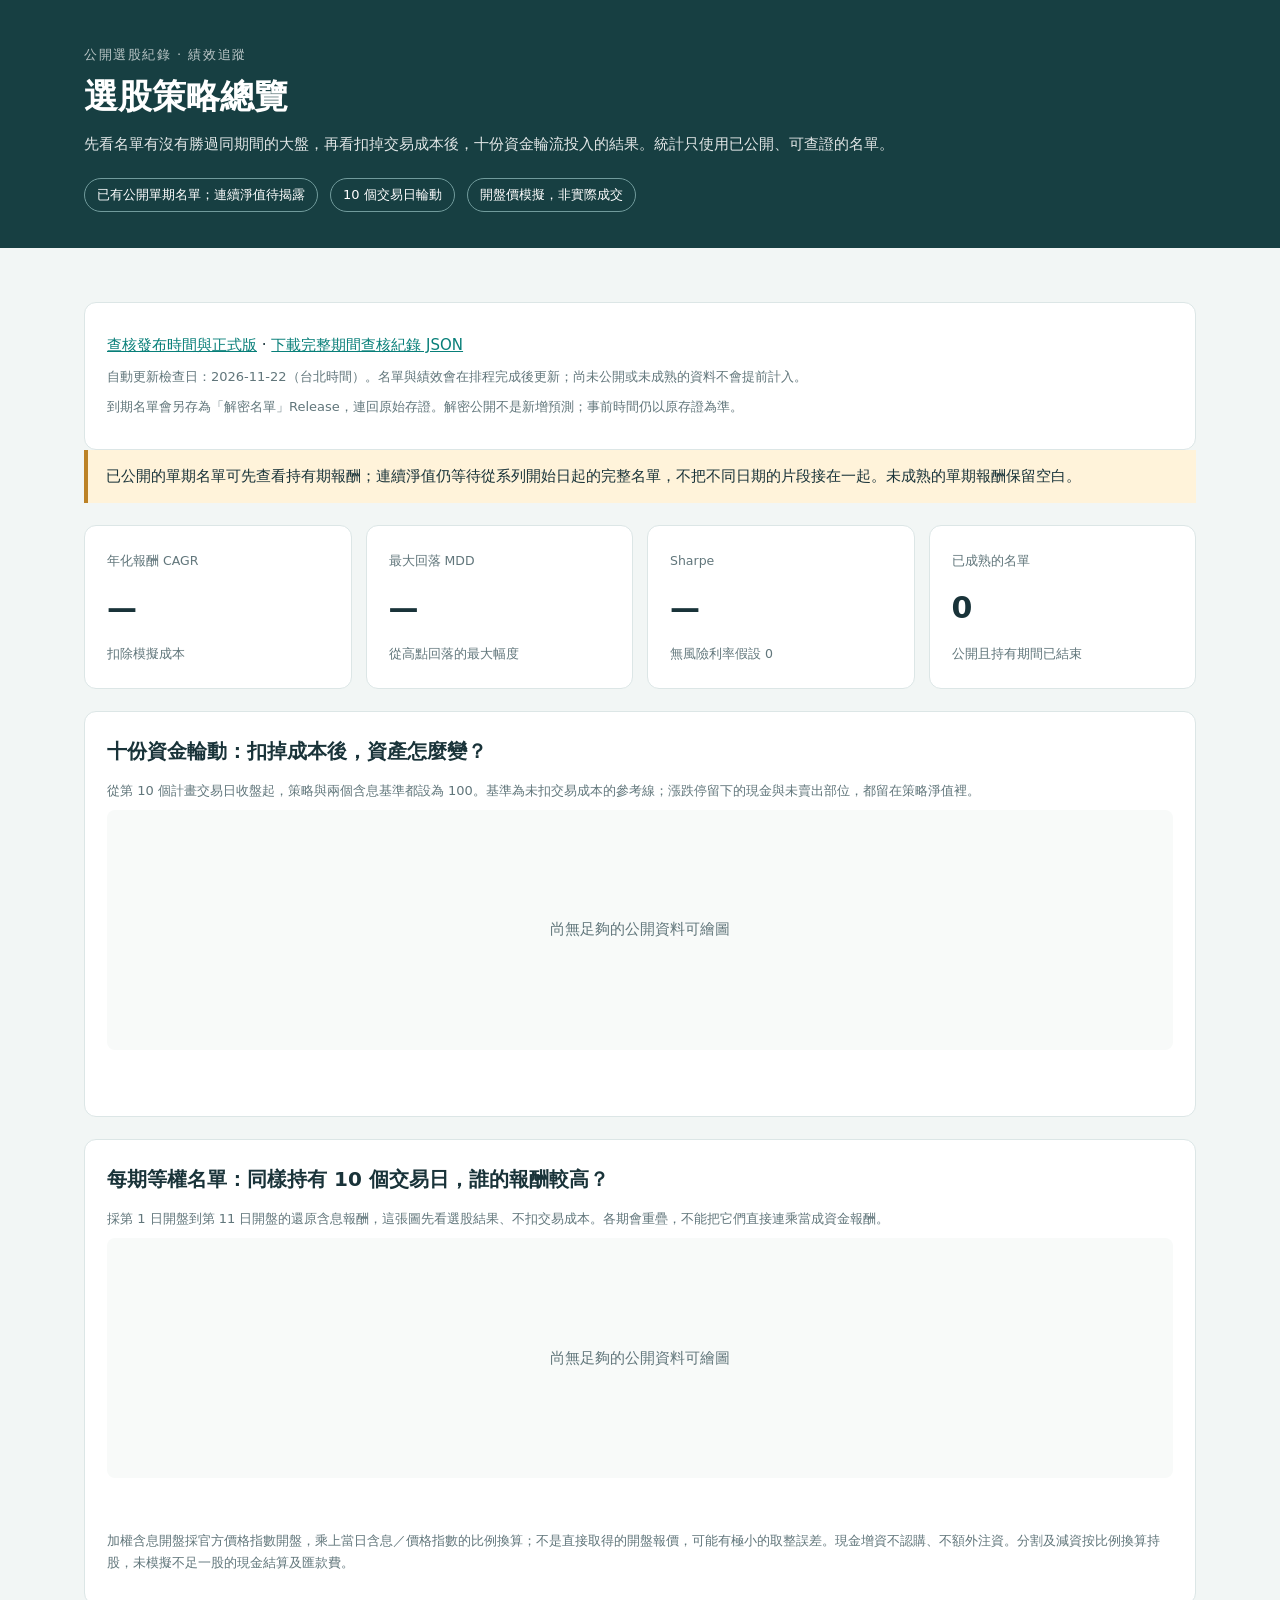
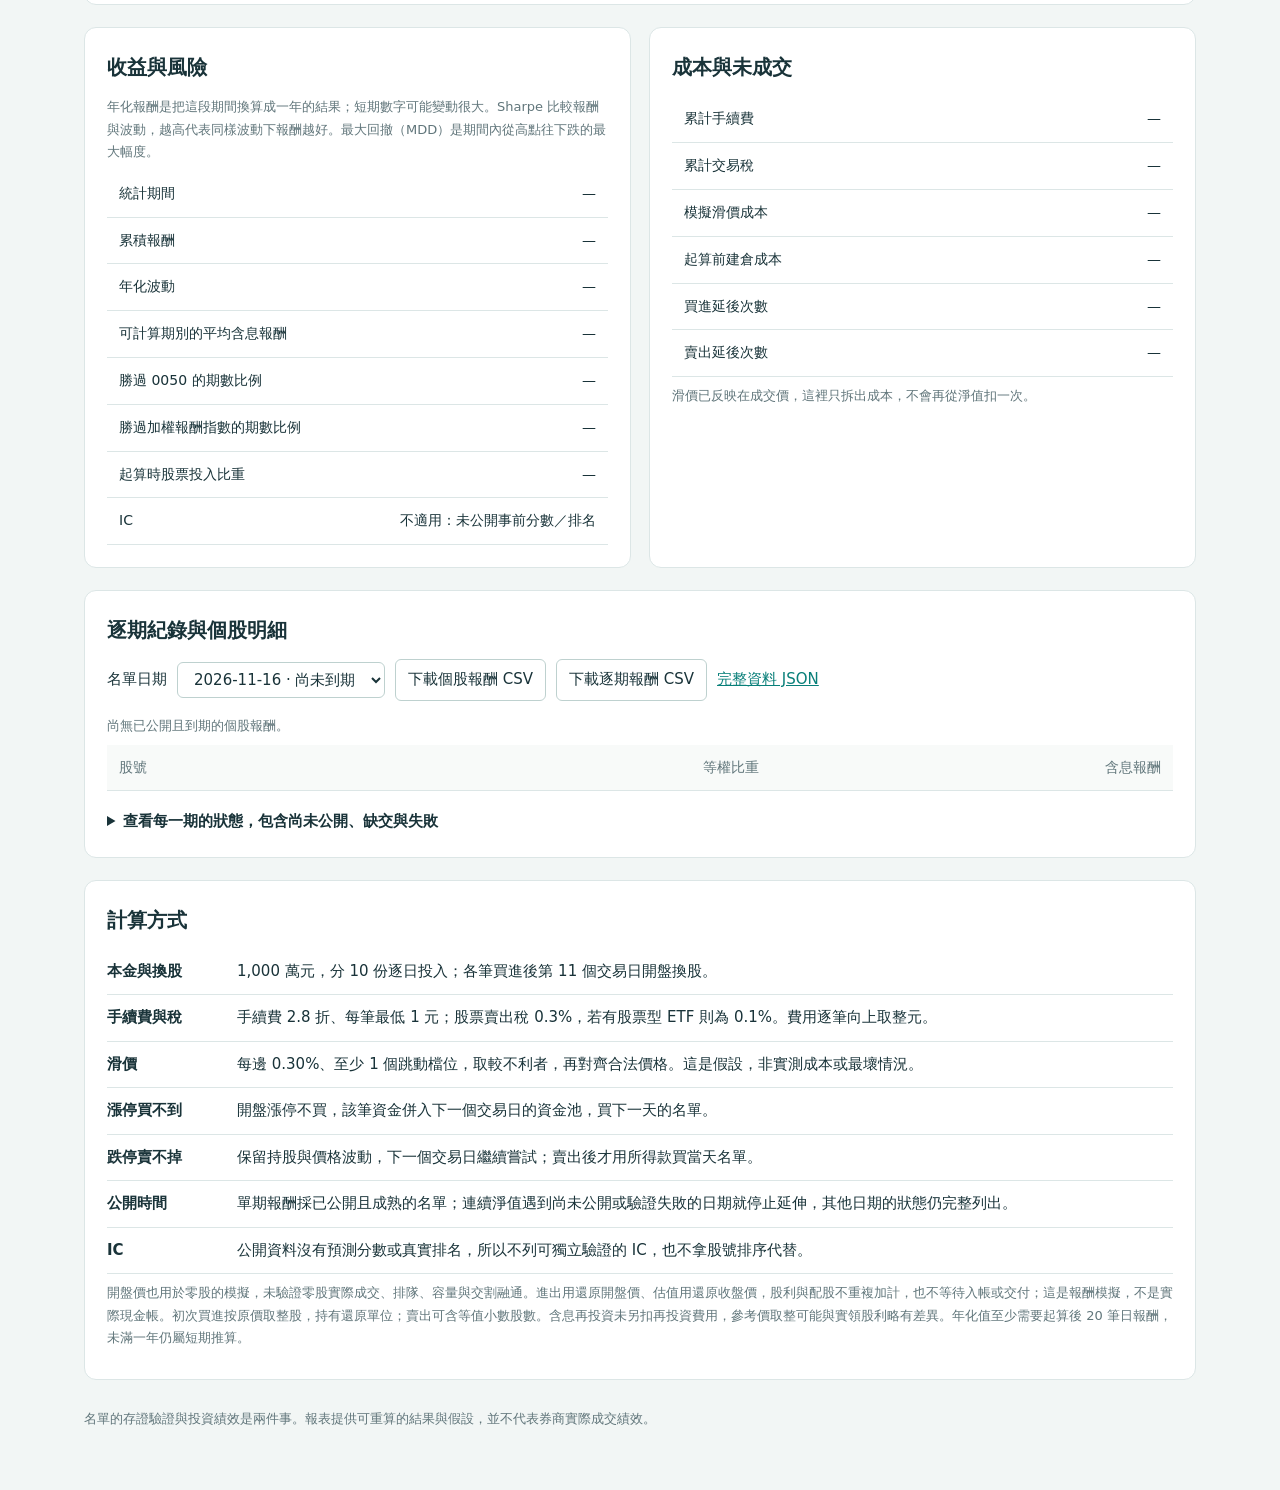
==== docs/performance.html @ 385bb2a8 "Update disclosed predictions and strategy performance" ====
<!doctype html>
<html lang="zh-Hant"><head><meta charset="utf-8"><meta name="viewport" content="width=device-width,initial-scale=1">
<title>選股策略總覽</title><style>
:root{color-scheme:light;--ink:#193339;--muted:#61767b;--green:#087f79;--orange:#cd6c31;--blue:#5472bc;--line:#dce6e6}*{box-sizing:border-box}body{margin:0;background:#f2f6f5;color:var(--ink);font:15px/1.7 system-ui,"Microsoft JhengHei",sans-serif}.wrap{max-width:1160px;margin:auto;padding:32px 24px}header{background:#173f42;color:#fff}header .wrap{padding-top:44px;padding-bottom:36px}.eyebrow{font-size:13px;letter-spacing:.12em;opacity:.7}h1{font-size:34px;line-height:1.3;margin:8px 0 14px}h2{font-size:20px;margin:0 0 12px}h3{font-size:16px;margin:0 0 8px}p{margin:8px 0}.sub{max-width:860px;opacity:.87}.meta{display:flex;flex-wrap:wrap;gap:12px;margin-top:20px}.tag{padding:5px 12px;border:1px solid #719b9c;border-radius:20px;font-size:13px}.notice{background:#fff3da;border-left:4px solid #bc8226;padding:14px 18px;margin:0 0 22px}.cards{display:grid;grid-template-columns:repeat(4,1fr);gap:14px}.card,.panel{background:white;border:1px solid var(--line);border-radius:12px;padding:22px}.card small{color:var(--muted)}.value{font-size:30px;font-weight:650;margin:8px 0}.panel{margin-top:22px}.muted{color:var(--muted);font-size:13px}.two{display:grid;grid-template-columns:1fr 1fr;gap:18px}.chart{min-height:260px;position:relative}.chart svg{display:block;width:100%;height:auto}.empty{min-height:240px;display:flex;align-items:center;justify-content:center;color:var(--muted);background:#f8faf9;border-radius:8px;text-align:center;padding:28px}.legend{display:flex;gap:18px;flex-wrap:wrap;font-size:13px;margin-bottom:10px}.legend i{display:inline-block;width:10px;height:10px;border-radius:50%;margin-right:6px}.table-scroll{overflow:auto}table{border-collapse:collapse;width:100%;font-size:14px}th,td{padding:11px 12px;text-align:right;border-bottom:1px solid var(--line);white-space:nowrap}th{color:var(--muted);font-weight:500;background:#f8faf9}th:first-child,td:first-child{text-align:left}a{color:var(--green)}button,select{font:inherit;border:1px solid #bed1cf;background:white;border-radius:6px;padding:7px 12px;color:var(--ink);cursor:pointer}.tools{display:flex;gap:10px;flex-wrap:wrap;align-items:center;margin-bottom:14px}details{margin-top:18px}summary{cursor:pointer;font-weight:600}.rule{padding:10px 0;border-bottom:1px solid var(--line)}.rule b{display:inline-block;min-width:130px}footer{color:var(--muted);font-size:13px;margin:28px 0}.tip{font-size:13px;color:var(--muted);min-height:24px}@media(max-width:720px){.cards{grid-template-columns:1fr 1fr}.two{grid-template-columns:1fr}.wrap{padding:22px 14px}.panel,.card{padding:16px}h1{font-size:28px}.value{font-size:25px}}
</style></head><body>
<header><div class="wrap"><div class="eyebrow">公開選股紀錄 · 績效追蹤</div><h1>選股策略總覽</h1><p class="sub">先看名單有沒有勝過同期間的大盤，再看扣掉交易成本後，十份資金輪流投入的結果。統計只使用已公開、可查證的名單。</p><div class="meta"><span class="tag" id="through">績效資料尚未開始</span><span class="tag">10 個交易日輪動</span><span class="tag">開盤價模擬，非實際成交</span></div></div></header>
<main class="wrap"><section class="panel"><p><a href="./">查核發布時間與正式版</a> · <a href="verification-summary.json">下載完整期間查核紀錄 JSON</a></p><p id="refresh-state" class="muted">正在讀取更新狀態；績效資料日期以下方統計期間為準。</p><p class="muted">到期名單會另存為「解密名單」Release，連回原始存證。解密公開不是新增預測；事前時間仍以原存證為準。</p></section><div class="notice" id="notice"></div>
<section class="cards" aria-label="主要績效"><div class="card"><small>年化報酬 CAGR</small><div class="value" id="cagr">—</div><small>扣除模擬成本</small></div><div class="card"><small>最大回落 MDD</small><div class="value" id="mdd">—</div><small>從高點回落的最大幅度</small></div><div class="card"><small>Sharpe</small><div class="value" id="sharpe">—</div><small>無風險利率假設 0</small></div><div class="card"><small>已成熟的名單</small><div class="value" id="cohorts">0</div><small>公開且持有期間已結束</small></div></section>
<section class="panel"><h2>十份資金輪動：扣掉成本後，資產怎麼變？</h2><p class="muted">從第 10 個計畫交易日收盤起，策略與兩個含息基準都設為 100。基準為未扣交易成本的參考線；漲跌停留下的現金與未賣出部位，都留在策略淨值裡。</p><div id="nav" class="chart"></div><div id="nav-tip" class="tip"></div></section>
<section class="panel"><h2>每期等權名單：同樣持有 10 個交易日，誰的報酬較高？</h2><p class="muted">採第 1 日開盤到第 11 日開盤的還原含息報酬，這張圖先看選股結果、不扣交易成本。各期會重疊，不能把它們直接連乘當成資金報酬。</p><div id="cohort-chart" class="chart"></div><div id="cohort-tip" class="tip"></div><p class="muted">加權含息開盤採官方價格指數開盤，乘上當日含息／價格指數的比例換算；不是直接取得的開盤報價，可能有極小的取整誤差。現金增資不認購、不額外注資。分割及減資按比例換算持股，未模擬不足一股的現金結算及匯款費。</p><p id="benchmark-note" class="muted"></p></section>
<div class="two"><section class="panel"><h2>收益與風險</h2><p class="muted">年化報酬是把這段期間換算成一年的結果；短期數字可能變動很大。Sharpe 比較報酬與波動，越高代表同樣波動下報酬越好。最大回撤（MDD）是期間內從高點往下跌的最大幅度。</p><table><tbody id="metrics"></tbody></table></section><section class="panel"><h2>成本與未成交</h2><table><tbody id="costs"></tbody></table><p class="muted">滑價已反映在成交價，這裡只拆出成本，不會再從淨值扣一次。</p></section></div>
<section class="panel"><h2>逐期紀錄與個股明細</h2><div class="tools"><label for="cohort-select">名單日期</label><select id="cohort-select"></select><button id="download-stock">下載個股報酬 CSV</button><button id="download-cohort">下載逐期報酬 CSV</button><a href="performance-summary.json">完整資料 JSON</a></div><p id="stock-note" class="muted"></p><div class="table-scroll"><table><thead><tr><th>股號</th><th>等權比重</th><th>含息報酬</th></tr></thead><tbody id="stocks"></tbody></table></div>
<details><summary>查看每一期的狀態，包含尚未公開、缺交與失敗</summary><div class="table-scroll"><table><thead><tr><th>交易日</th><th>紀錄狀態</th><th>納入輪動計算</th></tr></thead><tbody id="inventory"></tbody></table></div></details></section>
<section class="panel"><h2>計算方式</h2><div class="rule"><b>本金與換股</b>1,000 萬元，分 10 份逐日投入；各筆買進後第 11 個交易日開盤換股。</div><div class="rule"><b>手續費與稅</b>手續費 2.8 折、每筆最低 1 元；股票賣出稅 0.3%，若有股票型 ETF 則為 0.1%。費用逐筆向上取整元。</div><div class="rule"><b>滑價</b>每邊 0.30%、至少 1 個跳動檔位，取較不利者，再對齊合法價格。這是假設，非實測成本或最壞情況。</div><div class="rule"><b>漲停買不到</b>開盤漲停不買，該筆資金併入下一個交易日的資金池，買下一天的名單。</div><div class="rule"><b>跌停賣不掉</b>保留持股與價格波動，下一個交易日繼續嘗試；賣出後才用所得款買當天名單。</div><div class="rule"><b>公開時間</b>單期報酬採已公開且成熟的名單；連續淨值遇到尚未公開或驗證失敗的日期就停止延伸，其他日期的狀態仍完整列出。</div><div class="rule"><b>IC</b>公開資料沒有預測分數或真實排名，所以不列可獨立驗證的 IC，也不拿股號排序代替。</div><p class="muted">開盤價也用於零股的模擬，未驗證零股實際成交、排隊、容量與交割融通。進出用還原開盤價、估值用還原收盤價，股利與配股不重複加計，也不等待入帳或交付；這是報酬模擬，不是實際現金帳。初次買進按原價取整股，持有還原單位；賣出可含等值小數股數。含息再投資未另扣再投資費用，參考價取整可能與實領股利略有差異。年化值至少需要起算後 20 筆日報酬，未滿一年仍屬短期推算。</p></section>
<footer>名單的存證驗證與投資績效是兩件事。報表提供可重算的結果與假設，並不代表券商實際成交績效。</footer></main>
<script id="performance-data" type="application/json">{"schema":"stock-attest/performance-report/v1","status":"awaiting_disclosure","asof":"2026-11-22","nav_through":null,"disclosed_membership_through":null,"series_start":"2026-11-11","protocol_sha256":"44f2ec481afcb0927d478c16c4db21d901e425799bb2d4345dea2bb952ba52f7","performance_policy_sha256":"9a8514658bd251c33e601a07b498cb5b5d4668c19dd7156d54f497a2928dde19","policy":{"accounting_basis":"adjusted_prices_v1","adjustment_limitations":"economic-return approximation; ignores cash/share delivery delays and dividend reinvestment costs; not an executable cash/share ledger; reference rounding may differ from exact distributions","adjustment_method":"vendor adjusted prices, with identified subscription-only adjustment removed; same-day close factor may reconstruct missing adjusted open","annual_sessions":252,"annualized_min_returns":20,"benchmark_nav":"gross total return close-to-close, same measurement dates; no trading costs","benchmark_open":"TAIEX TR open derived from official price-index open times same-day TR-close/price-close ratio; rounded-input approximation, post-close evaluation only","benchmarks":["0050_TR","TAIEX_TR"],"capital_twd":10000000,"cash_reuse":"same_open_sale_proceeds_reusable; settlement financing and queue capacity not modelled","cash_yield":0,"cohort_return":"equal weight adjusted open entry to adjusted open tenth session after entry","commission_rate":0.00039900000000000005,"corporate_actions":"adjusted open execution and adjusted close valuation; no separate dividend cash, bonus shares or payment/delivery waiting","cost_interpretation":"Assumptions, not calibrated execution costs or worst-case bounds","etf_sell_tax":0.001,"execution":"regular_market_open_proxy_for_both_round_and_odd_lots","failed_buy":"cash to next session pool and next session list; no stale buy order","failed_sell":"retain exposure and retry next session; proceeds buy that session list","fee_rounding":"ceil_each_aggregated_order_to_twd","holding_sessions":10,"ic":"not_available_without_precommitted_scores_or_ranks","limits":"buy blocked at upper limit; sell blocked at lower limit; no future intraday high/low used","minimum_commission_twd":1,"public_gate":"verified disclosed membership only; NAV stops at first undisclosed or invalid session","quantity":"initial buy rounded down to raw whole shares; hold adjusted economic units; sell raw-equivalent fractional quantity","rights_subscription":"do_not_subscribe","risk_free_annual":0,"rounding":"buy price up and sell price down to valid tick; whole-share quantity down","scenarios":[{"id":"conservative_30","label":"偏保守模擬：0.30%／至少 1 檔","minimum_ticks":1,"slippage_bps":30}],"schema":"stock-attest/performance-policy/v2","sleeves":10,"statistics_start":"close of tenth planned session; never wait for favourable actual full investment","stock_sell_tax":0.003},"market_snapshot_sha256":"116591c1d17252de98ff2026084576864bc46128f9ff0486b995f268fc6adf17","inventory":[{"date":"2026-11-11","status":"sealed_not_due","included_in_nav":false},{"date":"2026-11-12","status":"sealed_not_due","included_in_nav":false},{"date":"2026-11-13","status":"sealed_not_due","included_in_nav":false},{"date":"2026-11-16","status":"revealed_verified","included_in_nav":false},{"date":"2026-11-17","status":"sealed_not_due","included_in_nav":false},{"date":"2026-11-18","status":"sealed_not_due","included_in_nav":false},{"date":"2026-11-19","status":"sealed_not_due","included_in_nav":false},{"date":"2026-11-20","status":"sealed_not_due","included_in_nav":false}],"cohorts":[{"entry_date":"2026-11-16","exit_date":null,"status":"not_mature","mean_return":null,"0050_TR":null,"TAIEX_TR":null,"positive_stock_fraction":null}],"stock_returns":[],"scenarios":[],"aggregate":{"mature_cohorts":0,"mean_return":null,"ic":null,"ic_reason":"公開名單沒有事前分數或排名，無法計算可獨立驗證的 IC。","0050_TR":{"paired_cohorts":0,"mean_excess_return":null,"outperformance_fraction":null},"TAIEX_TR":{"paired_cohorts":0,"mean_excess_return":null,"outperformance_fraction":null}},"execution_is_observed":false,"whole_series_has_failures":false,"limitations":["開盤價模擬；未驗證零股成交、排隊、成交量容量及交割融通。","滑價是事前固定的敏感度假設，並非實測成本或最壞情況。","第 10 個計畫交易日收盤起算主統計；未成交現金照列，不等事後實際滿倉才挑起點。","未滿一年之年化值僅為短期推算；Sharpe 使用日淨值報酬、無風險利率假設 0。","缺少加權報酬指數的開盤值時，開盤到開盤比較留空，不用收盤冒充。","加權含息開盤以官方價格指數開盤及當日指數基值比例換算，非直接取得的開盤報價，含原始小數位的取整誤差。","以還原開盤價計算進出、還原收盤價估值，股利與配股不重複加計；不等待股利入帳或配股交付。這是報酬模擬，不是可照單成交的現金帳。","初次買進按原始價格取整股；之後持有還原單位，賣出採等值股數（可含小數）。還原價含息再投資未另扣再投資費用，資料商的參考價取整也可能與實領股利有些差異。","公司行動、價格與基準的來源及完整性仍須第三方另行核對。"],"performance_policy_evidence":{"status":"pass","repo":"valueshellseeker-Frank/tw-stock-prediction","tag":"series-policy-v2","release_id":439411625,"published_at_utc":"2026-11-09T17:05:06Z","required_before_utc":"2026-11-10T08:00:00Z","asset_id":728264400,"asset_sha256":"9a8514658bd251c33e601a07b498cb5b5d4668c19dd7156d54f497a2928dde19","evidence_basis":"public GitHub HTTPS API: immutable, published_at and asset digest","attestation_signature_verified_locally":false,"historical_anonymous_download_verified":false}}</script><script>
'use strict';
const D=JSON.parse(document.getElementById('performance-data').textContent), $=id=>document.getElementById(id), pct=x=>x==null?'—':(x*100).toFixed(2)+'%', num=x=>x==null?'—':x.toLocaleString('zh-TW',{maximumFractionDigits:2});
const S=D.scenarios[0], M=S?.metrics||{}, rows=S?.daily||[], palette=['#087f79','#cd6c31','#5472bc'];
$('through').textContent=D.nav_through?'公開名單截至 '+D.nav_through:'尚無已公開的正式績效';
$('notice').textContent=D.fixture_only?'這是合成資料的本機演練，用來檢查圖表與計算，不是真實預測、正式存證或投資績效。':!S?'目前尚無已公開且完成持有期間的正式紀錄，因此暫不顯示報酬、Sharpe 或最大回撤。上線測試不列入績效；單獨公開的日期也不拼接成連續淨值。':D.whole_series_has_failures||!S.complete?'部分日期未通過查核或行情不完整；下方只顯示可計算的連續區段，不能視為完整期間績效。':M.status==='warming_up'?'目前仍在前 10 個交易日的逐步投入期間。':M.less_than_one_year?'目前未滿一年；年化報酬與 Sharpe 只供觀察，不能當成穩定的長期表現。':'本頁只統計已公開且可核對的名單，未公開名單不提前顯示持倉與績效。';
$('cagr').textContent=pct(M.cagr);$('mdd').textContent=pct(M.mdd);$('sharpe').textContent=num(M.sharpe);$('cohorts').textContent=D.aggregate.mature_cohorts;
function table(id,items){for(const cells of items){const tr=document.createElement('tr');for(const value of cells){const td=document.createElement('td');td.textContent=value;tr.append(td)}$(id).append(tr)}}
table('metrics',[['統計期間',M.start?M.start+' ～ '+M.end:'—'],['累積報酬',pct(M.total_return)],['年化波動',pct(M.annual_volatility)],['可計算期別的平均含息報酬',pct(D.aggregate.mean_return)],['勝過 0050 的期數比例',pct(D.aggregate['0050_TR']?.outperformance_fraction)],['勝過加權報酬指數的期數比例',pct(D.aggregate.TAIEX_TR?.outperformance_fraction)],['起算時股票投入比重',pct(M.measurement_start_invested_ratio)],['IC','不適用：未公開事前分數／排名']]);
const sum=key=>rows.reduce((a,r)=>a+r[key],0);table('costs',[['累計手續費',S?num(sum('fees'))+' 元':'—'],['累計交易稅',S?num(sum('tax'))+' 元':'—'],['模擬滑價成本',S?num(sum('slippage_cost'))+' 元':'—'],['起算前建倉成本',M.startup_costs!=null?num(M.startup_costs)+' 元':'—'],['買進延後次數',S?S.blocks.filter(r=>r.side==='buy').length:'—'],['賣出延後次數',S?S.blocks.filter(r=>r.side==='sell').length:'—']]);
function chart(id,tipId,dates,series,percent=false){const box=$(id);if(dates.length<2||!series.some(s=>s.values.some(Number.isFinite))){box.innerHTML='<div class="empty">尚無足夠的公開資料可繪圖</div>';return}const legend=document.createElement('div');legend.className='legend';series.forEach((s,i)=>{const span=document.createElement('span'),dot=document.createElement('i');dot.style.background=palette[i];span.append(dot,document.createTextNode(s.name));legend.append(span)});box.append(legend);const ns='http://www.w3.org/2000/svg',svg=document.createElementNS(ns,'svg');svg.setAttribute('viewBox','0 0 1020 300');svg.setAttribute('role','img');svg.setAttribute('aria-label',series.map(s=>s.name).join('、'));const vals=series.flatMap(s=>s.values.filter(Number.isFinite));let lo=Math.min(...vals),hi=Math.max(...vals),pad=(hi-lo)*.12||.01;lo-=pad;hi+=pad;const x=i=>75+i/(dates.length-1)*915,y=v=>245-(v-lo)/(hi-lo)*220;function el(name,attrs,text){const n=document.createElementNS(ns,name);Object.entries(attrs).forEach(([k,v])=>n.setAttribute(k,v));if(text!=null)n.textContent=text;svg.append(n);return n}for(let i=0;i<=4;i++){const v=lo+(hi-lo)*i/4;el('line',{x1:75,x2:990,y1:y(v),y2:y(v),stroke:'#e4ebea'});el('text',{x:65,y:y(v)+4,'text-anchor':'end',fill:'#61767b','font-size':12},percent?pct(v):v.toFixed(1))}series.forEach((s,j)=>{let path='',gap=true;s.values.forEach((v,i)=>{if(!Number.isFinite(v)){gap=true;return}path+=(gap?'M':'L')+x(i)+','+y(v);gap=false});el('path',{d:path,fill:'none',stroke:palette[j],'stroke-width':2.2})});for(const i of new Set([0,Math.floor((dates.length-1)/2),dates.length-1]))el('text',{x:x(i),y:278,'text-anchor':i===0?'start':i===dates.length-1?'end':'middle',fill:'#61767b','font-size':12},dates[i]);svg.addEventListener('pointermove',e=>{const bounds=svg.getBoundingClientRect(),px=(e.clientX-bounds.left)/bounds.width*1020,i=Math.max(0,Math.min(dates.length-1,Math.round((px-75)/915*(dates.length-1))));$(tipId).textContent=dates[i]+'　'+series.map(s=>s.name+' '+(percent?pct(s.values[i]):num(s.values[i]))).join('　')});box.append(svg)}
const windowRows=rows.slice(9),names=['策略淨值','0050 含息','加權報酬指數'];
chart('nav','nav-tip',windowRows.map(r=>r.date),[...['nav','0050_TR','TAIEX_TR'].map((key,i)=>{const base=windowRows[0],b=key==='nav'?base?.nav:base?.benchmarks[key];return{name:names[i],values:windowRows.map(r=>{const v=key==='nav'?r.nav:r.benchmarks[key];return b&&v!=null?v/b*100:null})}})]);
const mature=D.cohorts.filter(r=>r.exit_date);chart('cohort-chart','cohort-tip',mature.map(r=>r.entry_date),['mean_return','0050_TR','TAIEX_TR'].map((key,i)=>({name:['等權名單','0050 含息','加權報酬指數'][i],values:mature.map(r=>r[key])})),true);
if(mature.some(r=>r.TAIEX_TR==null))$('benchmark-note').textContent='部分期間缺少加權報酬指數的同時點開盤值，因此留空；不使用收盤值代替開盤值。';
const labels={revealed_verified:'已公開、驗證通過',sealed_not_due:'加密保存、尚未到期',missing:'缺交',late_only:'逾時',invalid_or_unavailable:'內容無法驗證',public_evidence_incomplete:'公開證據不足',registry_unavailable:'登記來源無法查詢',registration_unverified:'登記未通過驗證'};
table('inventory',D.inventory.map(r=>[r.date,labels[r.status]||r.status,r.included_in_nav?'是':'否']));
for(const r of D.cohorts){const o=document.createElement('option');o.value=r.entry_date;o.textContent=r.entry_date+' · '+(r.status==='mature'?'已成熟':r.status==='not_mature'?'尚未到期':'行情不完整');$('cohort-select').append(o)}
function showStocks(){const date=$('cohort-select').value,r=D.cohorts.find(r=>r.entry_date===date);$('stocks').replaceChildren();table('stocks',D.stock_returns.filter(s=>s.entry_date===date).map(s=>[s.stock_id,pct(s.equal_weight),pct(s.total_return)]));$('stock-note').textContent=r?.exit_date?'比較期間：'+r.entry_date+' 開盤 ～ '+r.exit_date+' 開盤；個股缺價時不刪除重配權。':'尚無已公開且到期的個股報酬。'}$('cohort-select').addEventListener('change',showStocks);showStocks();
function download(name,fields,records){const esc=v=>'"'+String(v??'').replaceAll('"','""')+'"',csv='\ufeff'+[fields,...records.map(r=>fields.map(k=>r[k]))].map(r=>r.map(esc).join(',')).join('\r\n'),url=URL.createObjectURL(new Blob([csv],{type:'text/csv;charset=utf-8'})),a=document.createElement('a');a.href=url;a.download=name;a.click();setTimeout(()=>URL.revokeObjectURL(url),1000)}
$('download-stock').onclick=()=>download('stock-returns.csv',['entry_date','exit_date','stock_id','equal_weight','total_return'],D.stock_returns);$('download-cohort').onclick=()=>download('cohorts.csv',['entry_date','exit_date','status','mean_return','0050_TR','TAIEX_TR'],D.cohorts);
</script><script>
if(!D.nav_through&&D.cohorts.length){
 document.getElementById('through').textContent='已有公開單期名單；連續淨值待揭露';
 document.getElementById('notice').textContent=D.whole_series_has_failures?'部分期別尚未通過查核；以下只列可核對的單期報酬，不代表完整系列績效。連續淨值不會跨過缺口，缺交與失敗仍列在逐期紀錄。':'已公開的單期名單可先查看持有期報酬；連續淨值仍等待從系列開始日起的完整名單，不把不同日期的片段接在一起。未成熟的單期報酬保留空白。';
}
fetch('./refresh-status.json',{cache:'no-store'}).then(r=>{if(!r.ok)throw Error();return r.json()}).then(s=>{
 const target=document.getElementById('refresh-state');
 const date=s.checked_on_taipei||'尚未執行';
 target.textContent='自動更新檢查日：'+date+'（台北時間）。'+(s.evidence_incomplete?'部分紀錄目前無法驗證。只更新可核對的單期報酬，連續淨值停在缺口前；若整批無法查核，保留前次結果。請一併查看完整期間查核紀錄。':s.status==='pending'?'部分更新尚未完成；已完成的結果保留，下次排程會重試。':s.market_incomplete?'最新行情尚未齊全，圖表停在可計算的日期。':'名單與績效會在排程完成後更新；尚未公開或未成熟的資料不會提前計入。');
}).catch(()=>{document.getElementById('refresh-state').textContent='暫時讀不到更新狀態；請以下方標示的資料期間為準。'});
const reportRepo=D.performance_policy_evidence?.repo;
if(reportRepo&&/^[A-Za-z0-9_.-]+\/[A-Za-z0-9_.-]+$/.test(reportRepo)){
 const [owner,name]=reportRepo.split('/');
 document.querySelectorAll('#inventory tr').forEach(tr=>{const cell=tr.cells[0],date=cell?.textContent;if(!/^\d{4}-\d{2}-\d{2}$/.test(date||''))return;const a=document.createElement('a');a.href=`https://${owner.toLowerCase()}.github.io/${name}/?date=${date}`;a.textContent=date;cell.replaceChildren(a)});
}
</script></body></html>
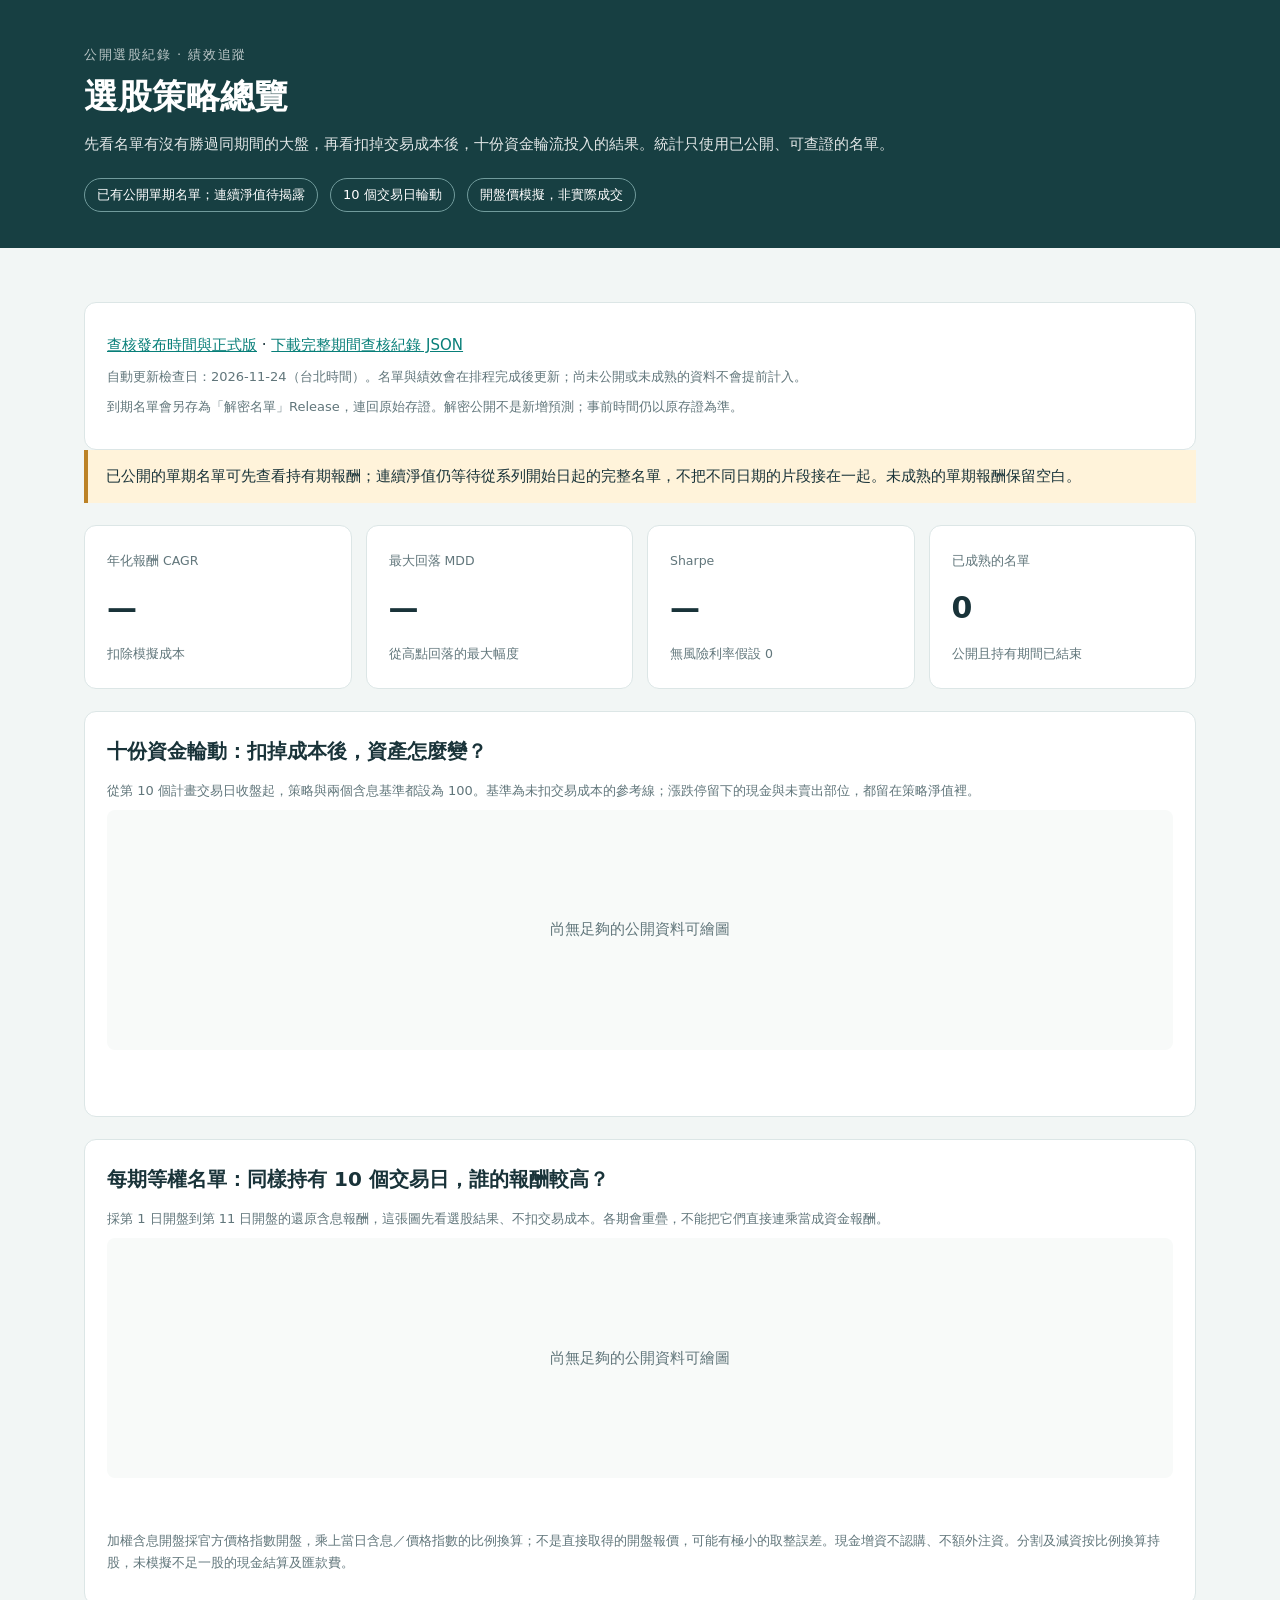
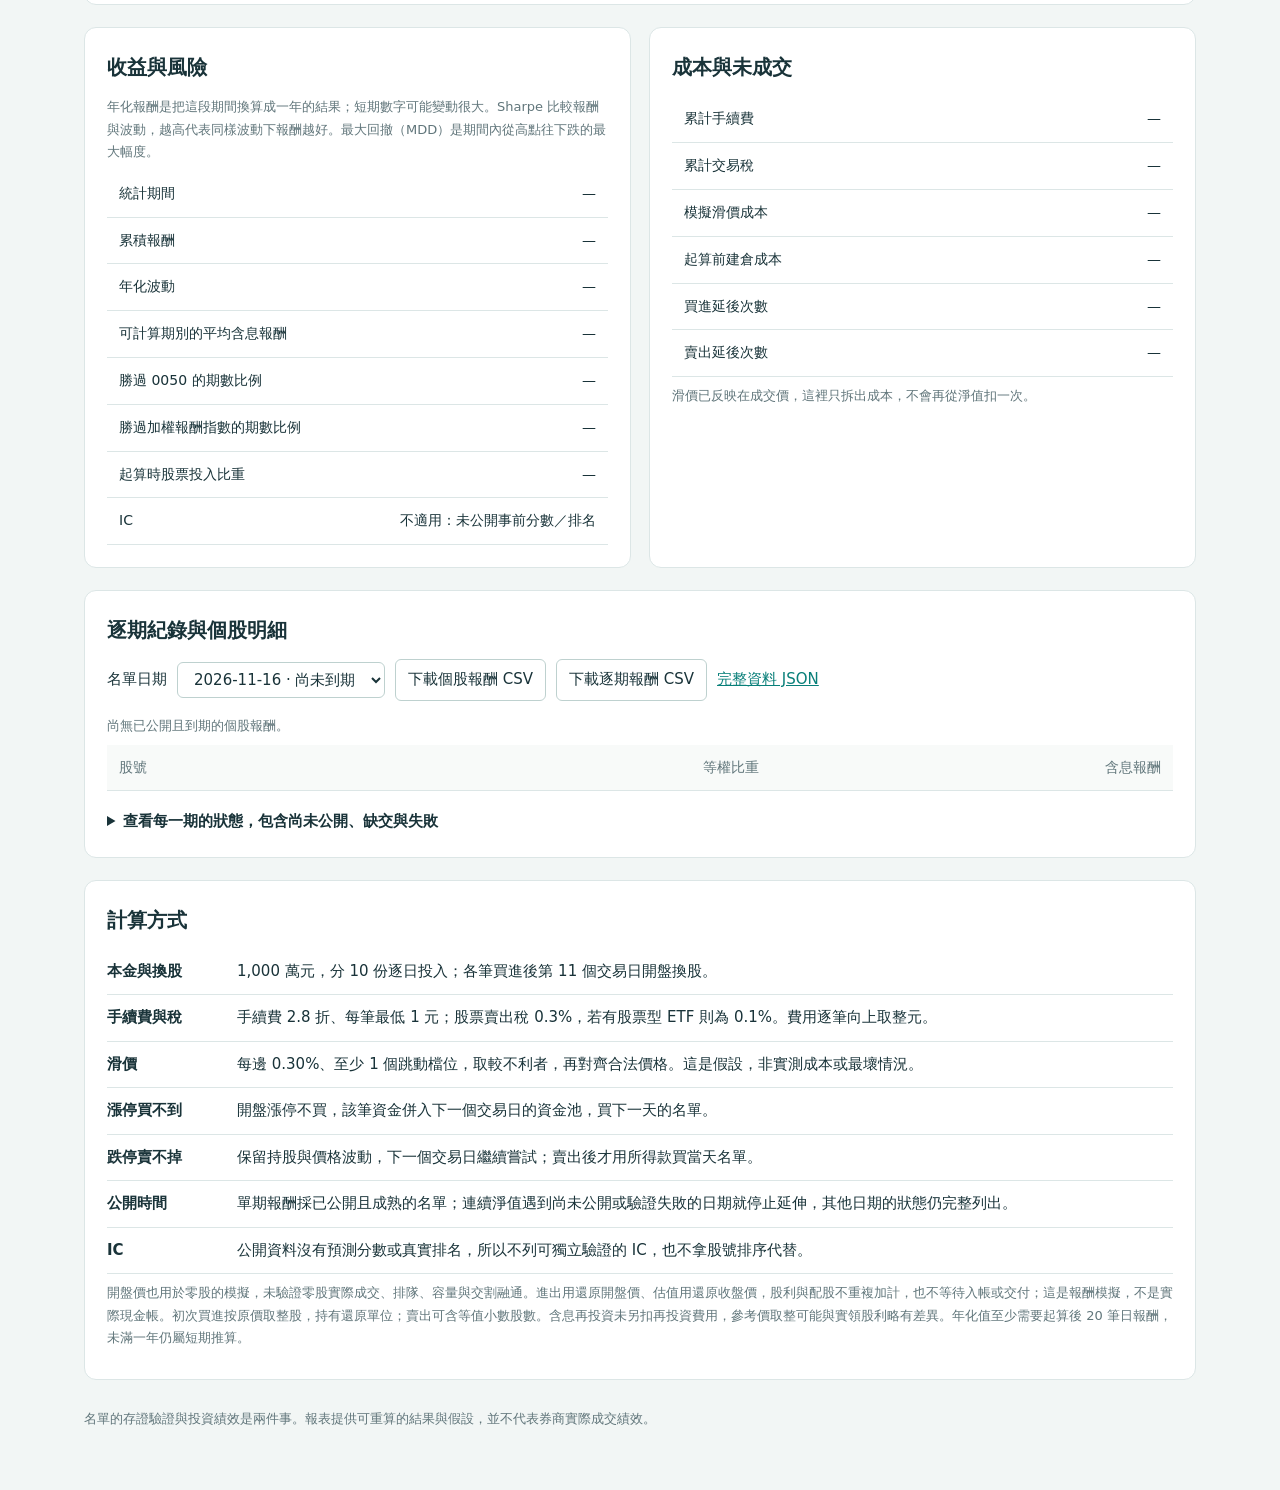
==== commit 53748b11: "Update disclosed predictions and strategy performance" ====
--- a/docs/performance.html
+++ b/docs/performance.html
@@ -13,7 +13,7 @@
 <details><summary>查看每一期的狀態，包含尚未公開、缺交與失敗</summary><div class="table-scroll"><table><thead><tr><th>交易日</th><th>紀錄狀態</th><th>納入輪動計算</th></tr></thead><tbody id="inventory"></tbody></table></div></details></section>
 <section class="panel"><h2>計算方式</h2><div class="rule"><b>本金與換股</b>1,000 萬元，分 10 份逐日投入；各筆買進後第 11 個交易日開盤換股。</div><div class="rule"><b>手續費與稅</b>手續費 2.8 折、每筆最低 1 元；股票賣出稅 0.3%，若有股票型 ETF 則為 0.1%。費用逐筆向上取整元。</div><div class="rule"><b>滑價</b>每邊 0.30%、至少 1 個跳動檔位，取較不利者，再對齊合法價格。這是假設，非實測成本或最壞情況。</div><div class="rule"><b>漲停買不到</b>開盤漲停不買，該筆資金併入下一個交易日的資金池，買下一天的名單。</div><div class="rule"><b>跌停賣不掉</b>保留持股與價格波動，下一個交易日繼續嘗試；賣出後才用所得款買當天名單。</div><div class="rule"><b>公開時間</b>單期報酬採已公開且成熟的名單；連續淨值遇到尚未公開或驗證失敗的日期就停止延伸，其他日期的狀態仍完整列出。</div><div class="rule"><b>IC</b>公開資料沒有預測分數或真實排名，所以不列可獨立驗證的 IC，也不拿股號排序代替。</div><p class="muted">開盤價也用於零股的模擬，未驗證零股實際成交、排隊、容量與交割融通。進出用還原開盤價、估值用還原收盤價，股利與配股不重複加計，也不等待入帳或交付；這是報酬模擬，不是實際現金帳。初次買進按原價取整股，持有還原單位；賣出可含等值小數股數。含息再投資未另扣再投資費用，參考價取整可能與實領股利略有差異。年化值至少需要起算後 20 筆日報酬，未滿一年仍屬短期推算。</p></section>
 <footer>名單的存證驗證與投資績效是兩件事。報表提供可重算的結果與假設，並不代表券商實際成交績效。</footer></main>
-<script id="performance-data" type="application/json">{"schema":"stock-attest/performance-report/v1","status":"awaiting_disclosure","asof":"2026-11-22","nav_through":null,"disclosed_membership_through":null,"series_start":"2026-11-11","protocol_sha256":"44f2ec481afcb0927d478c16c4db21d901e425799bb2d4345dea2bb952ba52f7","performance_policy_sha256":"9a8514658bd251c33e601a07b498cb5b5d4668c19dd7156d54f497a2928dde19","policy":{"accounting_basis":"adjusted_prices_v1","adjustment_limitations":"economic-return approximation; ignores cash/share delivery delays and dividend reinvestment costs; not an executable cash/share ledger; reference rounding may differ from exact distributions","adjustment_method":"vendor adjusted prices, with identified subscription-only adjustment removed; same-day close factor may reconstruct missing adjusted open","annual_sessions":252,"annualized_min_returns":20,"benchmark_nav":"gross total return close-to-close, same measurement dates; no trading costs","benchmark_open":"TAIEX TR open derived from official price-index open times same-day TR-close/price-close ratio; rounded-input approximation, post-close evaluation only","benchmarks":["0050_TR","TAIEX_TR"],"capital_twd":10000000,"cash_reuse":"same_open_sale_proceeds_reusable; settlement financing and queue capacity not modelled","cash_yield":0,"cohort_return":"equal weight adjusted open entry to adjusted open tenth session after entry","commission_rate":0.00039900000000000005,"corporate_actions":"adjusted open execution and adjusted close valuation; no separate dividend cash, bonus shares or payment/delivery waiting","cost_interpretation":"Assumptions, not calibrated execution costs or worst-case bounds","etf_sell_tax":0.001,"execution":"regular_market_open_proxy_for_both_round_and_odd_lots","failed_buy":"cash to next session pool and next session list; no stale buy order","failed_sell":"retain exposure and retry next session; proceeds buy that session list","fee_rounding":"ceil_each_aggregated_order_to_twd","holding_sessions":10,"ic":"not_available_without_precommitted_scores_or_ranks","limits":"buy blocked at upper limit; sell blocked at lower limit; no future intraday high/low used","minimum_commission_twd":1,"public_gate":"verified disclosed membership only; NAV stops at first undisclosed or invalid session","quantity":"initial buy rounded down to raw whole shares; hold adjusted economic units; sell raw-equivalent fractional quantity","rights_subscription":"do_not_subscribe","risk_free_annual":0,"rounding":"buy price up and sell price down to valid tick; whole-share quantity down","scenarios":[{"id":"conservative_30","label":"偏保守模擬：0.30%／至少 1 檔","minimum_ticks":1,"slippage_bps":30}],"schema":"stock-attest/performance-policy/v2","sleeves":10,"statistics_start":"close of tenth planned session; never wait for favourable actual full investment","stock_sell_tax":0.003},"market_snapshot_sha256":"116591c1d17252de98ff2026084576864bc46128f9ff0486b995f268fc6adf17","inventory":[{"date":"2026-11-11","status":"sealed_not_due","included_in_nav":false},{"date":"2026-11-12","status":"sealed_not_due","included_in_nav":false},{"date":"2026-11-13","status":"sealed_not_due","included_in_nav":false},{"date":"2026-11-16","status":"revealed_verified","included_in_nav":false},{"date":"2026-11-17","status":"sealed_not_due","included_in_nav":false},{"date":"2026-11-18","status":"sealed_not_due","included_in_nav":false},{"date":"2026-11-19","status":"sealed_not_due","included_in_nav":false},{"date":"2026-11-20","status":"sealed_not_due","included_in_nav":false}],"cohorts":[{"entry_date":"2026-11-16","exit_date":null,"status":"not_mature","mean_return":null,"0050_TR":null,"TAIEX_TR":null,"positive_stock_fraction":null}],"stock_returns":[],"scenarios":[],"aggregate":{"mature_cohorts":0,"mean_return":null,"ic":null,"ic_reason":"公開名單沒有事前分數或排名，無法計算可獨立驗證的 IC。","0050_TR":{"paired_cohorts":0,"mean_excess_return":null,"outperformance_fraction":null},"TAIEX_TR":{"paired_cohorts":0,"mean_excess_return":null,"outperformance_fraction":null}},"execution_is_observed":false,"whole_series_has_failures":false,"limitations":["開盤價模擬；未驗證零股成交、排隊、成交量容量及交割融通。","滑價是事前固定的敏感度假設，並非實測成本或最壞情況。","第 10 個計畫交易日收盤起算主統計；未成交現金照列，不等事後實際滿倉才挑起點。","未滿一年之年化值僅為短期推算；Sharpe 使用日淨值報酬、無風險利率假設 0。","缺少加權報酬指數的開盤值時，開盤到開盤比較留空，不用收盤冒充。","加權含息開盤以官方價格指數開盤及當日指數基值比例換算，非直接取得的開盤報價，含原始小數位的取整誤差。","以還原開盤價計算進出、還原收盤價估值，股利與配股不重複加計；不等待股利入帳或配股交付。這是報酬模擬，不是可照單成交的現金帳。","初次買進按原始價格取整股；之後持有還原單位，賣出採等值股數（可含小數）。還原價含息再投資未另扣再投資費用，資料商的參考價取整也可能與實領股利有些差異。","公司行動、價格與基準的來源及完整性仍須第三方另行核對。"],"performance_policy_evidence":{"status":"pass","repo":"valueshellseeker-Frank/tw-stock-prediction","tag":"series-policy-v2","release_id":439411625,"published_at_utc":"2026-11-09T17:05:06Z","required_before_utc":"2026-11-10T08:00:00Z","asset_id":728264400,"asset_sha256":"9a8514658bd251c33e601a07b498cb5b5d4668c19dd7156d54f497a2928dde19","evidence_basis":"public GitHub HTTPS API: immutable, published_at and asset digest","attestation_signature_verified_locally":false,"historical_anonymous_download_verified":false}}</script><script>
+<script id="performance-data" type="application/json">{"schema":"stock-attest/performance-report/v1","status":"awaiting_disclosure","asof":"2026-11-24","nav_through":null,"disclosed_membership_through":null,"series_start":"2026-11-11","protocol_sha256":"44f2ec481afcb0927d478c16c4db21d901e425799bb2d4345dea2bb952ba52f7","performance_policy_sha256":"9a8514658bd251c33e601a07b498cb5b5d4668c19dd7156d54f497a2928dde19","policy":{"accounting_basis":"adjusted_prices_v1","adjustment_limitations":"economic-return approximation; ignores cash/share delivery delays and dividend reinvestment costs; not an executable cash/share ledger; reference rounding may differ from exact distributions","adjustment_method":"vendor adjusted prices, with identified subscription-only adjustment removed; same-day close factor may reconstruct missing adjusted open","annual_sessions":252,"annualized_min_returns":20,"benchmark_nav":"gross total return close-to-close, same measurement dates; no trading costs","benchmark_open":"TAIEX TR open derived from official price-index open times same-day TR-close/price-close ratio; rounded-input approximation, post-close evaluation only","benchmarks":["0050_TR","TAIEX_TR"],"capital_twd":10000000,"cash_reuse":"same_open_sale_proceeds_reusable; settlement financing and queue capacity not modelled","cash_yield":0,"cohort_return":"equal weight adjusted open entry to adjusted open tenth session after entry","commission_rate":0.00039900000000000005,"corporate_actions":"adjusted open execution and adjusted close valuation; no separate dividend cash, bonus shares or payment/delivery waiting","cost_interpretation":"Assumptions, not calibrated execution costs or worst-case bounds","etf_sell_tax":0.001,"execution":"regular_market_open_proxy_for_both_round_and_odd_lots","failed_buy":"cash to next session pool and next session list; no stale buy order","failed_sell":"retain exposure and retry next session; proceeds buy that session list","fee_rounding":"ceil_each_aggregated_order_to_twd","holding_sessions":10,"ic":"not_available_without_precommitted_scores_or_ranks","limits":"buy blocked at upper limit; sell blocked at lower limit; no future intraday high/low used","minimum_commission_twd":1,"public_gate":"verified disclosed membership only; NAV stops at first undisclosed or invalid session","quantity":"initial buy rounded down to raw whole shares; hold adjusted economic units; sell raw-equivalent fractional quantity","rights_subscription":"do_not_subscribe","risk_free_annual":0,"rounding":"buy price up and sell price down to valid tick; whole-share quantity down","scenarios":[{"id":"conservative_30","label":"偏保守模擬：0.30%／至少 1 檔","minimum_ticks":1,"slippage_bps":30}],"schema":"stock-attest/performance-policy/v2","sleeves":10,"statistics_start":"close of tenth planned session; never wait for favourable actual full investment","stock_sell_tax":0.003},"market_snapshot_sha256":"1c3ae81784f6a9bbb8ef2ce55a20d56d3bf4c31a9ad5b18342aa8b2a91543db8","inventory":[{"date":"2026-11-11","status":"sealed_not_due","included_in_nav":false},{"date":"2026-11-12","status":"sealed_not_due","included_in_nav":false},{"date":"2026-11-13","status":"sealed_not_due","included_in_nav":false},{"date":"2026-11-16","status":"revealed_verified","included_in_nav":false},{"date":"2026-11-17","status":"sealed_not_due","included_in_nav":false},{"date":"2026-11-18","status":"sealed_not_due","included_in_nav":false},{"date":"2026-11-19","status":"sealed_not_due","included_in_nav":false},{"date":"2026-11-20","status":"sealed_not_due","included_in_nav":false},{"date":"2026-11-23","status":"sealed_not_due","included_in_nav":false}],"cohorts":[{"entry_date":"2026-11-16","exit_date":null,"status":"not_mature","mean_return":null,"0050_TR":null,"TAIEX_TR":null,"positive_stock_fraction":null}],"stock_returns":[],"scenarios":[],"aggregate":{"mature_cohorts":0,"mean_return":null,"ic":null,"ic_reason":"公開名單沒有事前分數或排名，無法計算可獨立驗證的 IC。","0050_TR":{"paired_cohorts":0,"mean_excess_return":null,"outperformance_fraction":null},"TAIEX_TR":{"paired_cohorts":0,"mean_excess_return":null,"outperformance_fraction":null}},"execution_is_observed":false,"whole_series_has_failures":false,"limitations":["開盤價模擬；未驗證零股成交、排隊、成交量容量及交割融通。","滑價是事前固定的敏感度假設，並非實測成本或最壞情況。","第 10 個計畫交易日收盤起算主統計；未成交現金照列，不等事後實際滿倉才挑起點。","未滿一年之年化值僅為短期推算；Sharpe 使用日淨值報酬、無風險利率假設 0。","缺少加權報酬指數的開盤值時，開盤到開盤比較留空，不用收盤冒充。","加權含息開盤以官方價格指數開盤及當日指數基值比例換算，非直接取得的開盤報價，含原始小數位的取整誤差。","以還原開盤價計算進出、還原收盤價估值，股利與配股不重複加計；不等待股利入帳或配股交付。這是報酬模擬，不是可照單成交的現金帳。","初次買進按原始價格取整股；之後持有還原單位，賣出採等值股數（可含小數）。還原價含息再投資未另扣再投資費用，資料商的參考價取整也可能與實領股利有些差異。","公司行動、價格與基準的來源及完整性仍須第三方另行核對。"],"performance_policy_evidence":{"status":"pass","repo":"valueshellseeker-Frank/tw-stock-prediction","tag":"series-policy-v2","release_id":439411625,"published_at_utc":"2026-11-09T17:05:06Z","required_before_utc":"2026-11-10T08:00:00Z","asset_id":728264400,"asset_sha256":"9a8514658bd251c33e601a07b498cb5b5d4668c19dd7156d54f497a2928dde19","evidence_basis":"public GitHub HTTPS API: immutable, published_at and asset digest","attestation_signature_verified_locally":false,"historical_anonymous_download_verified":false}}</script><script>
 'use strict';
 const D=JSON.parse(document.getElementById('performance-data').textContent), $=id=>document.getElementById(id), pct=x=>x==null?'—':(x*100).toFixed(2)+'%', num=x=>x==null?'—':x.toLocaleString('zh-TW',{maximumFractionDigits:2});
 const S=D.scenarios[0], M=S?.metrics||{}, rows=S?.daily||[], palette=['#087f79','#cd6c31','#5472bc'];
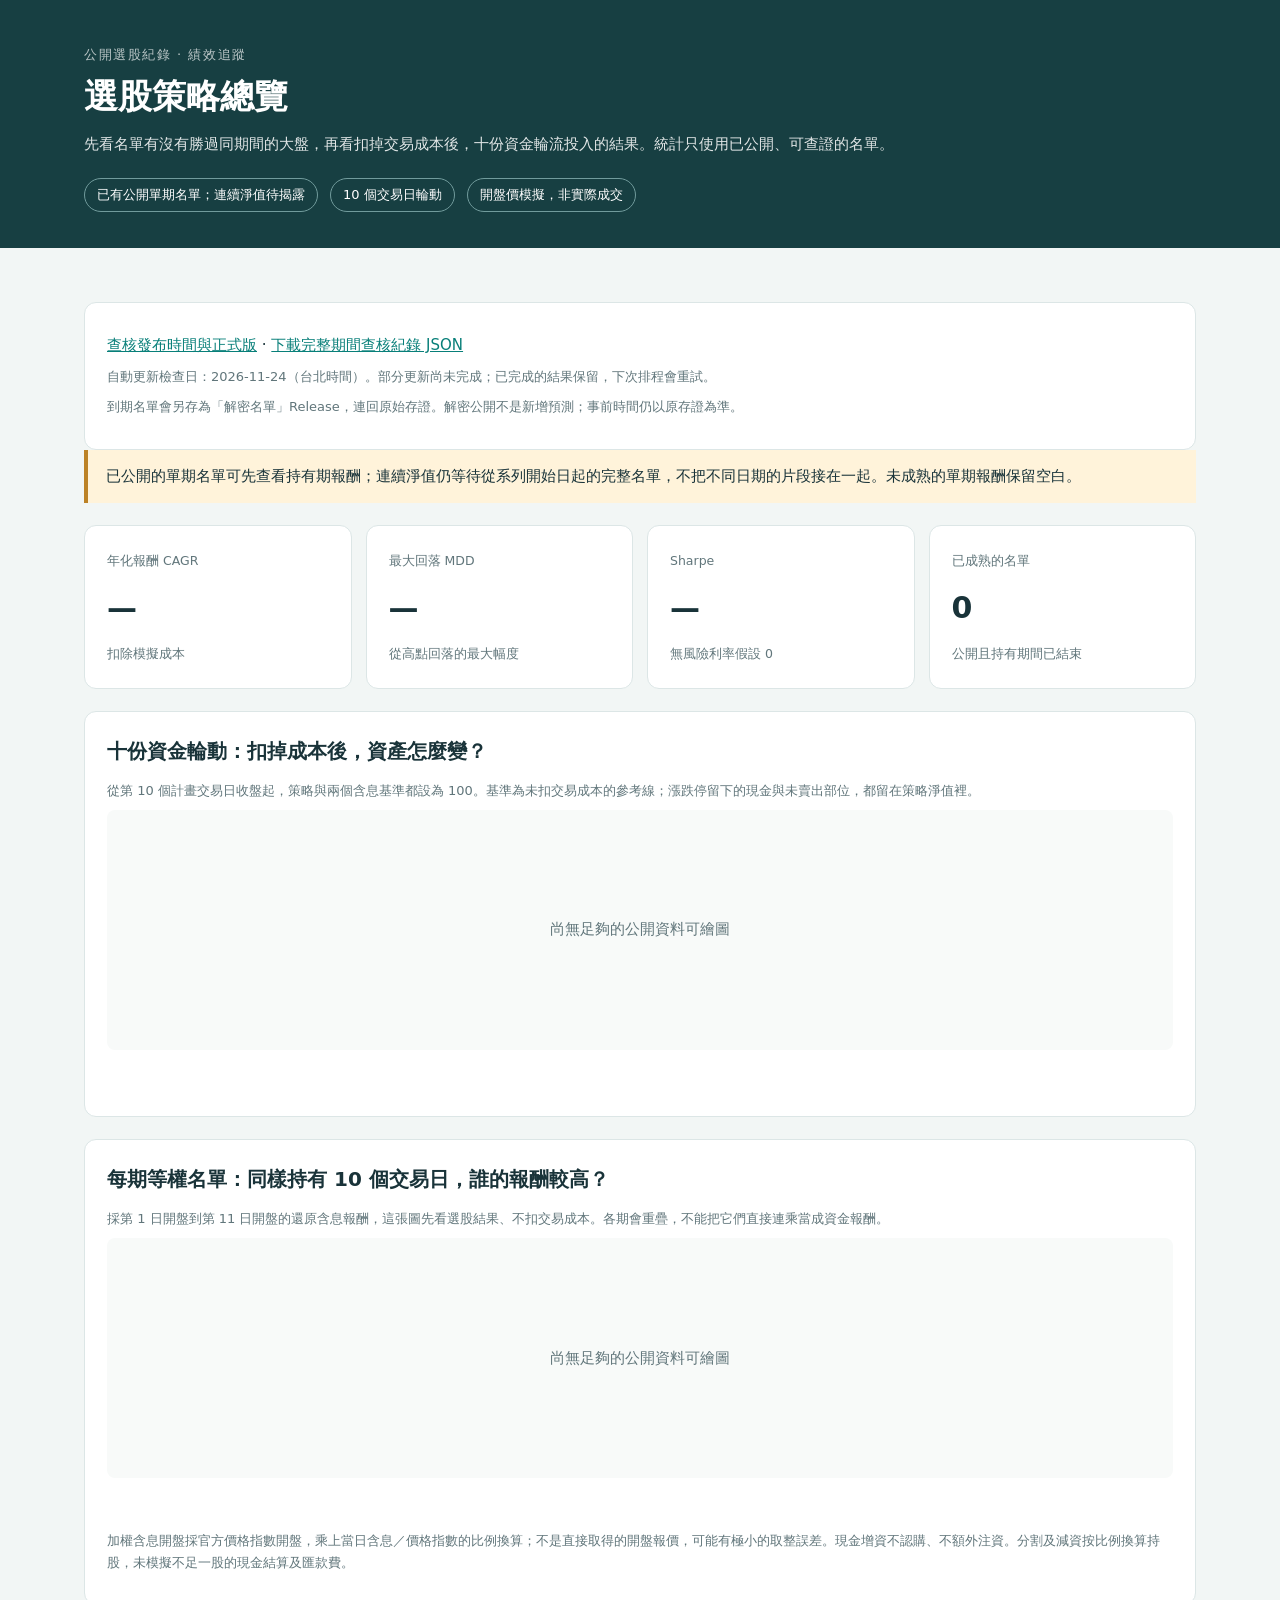
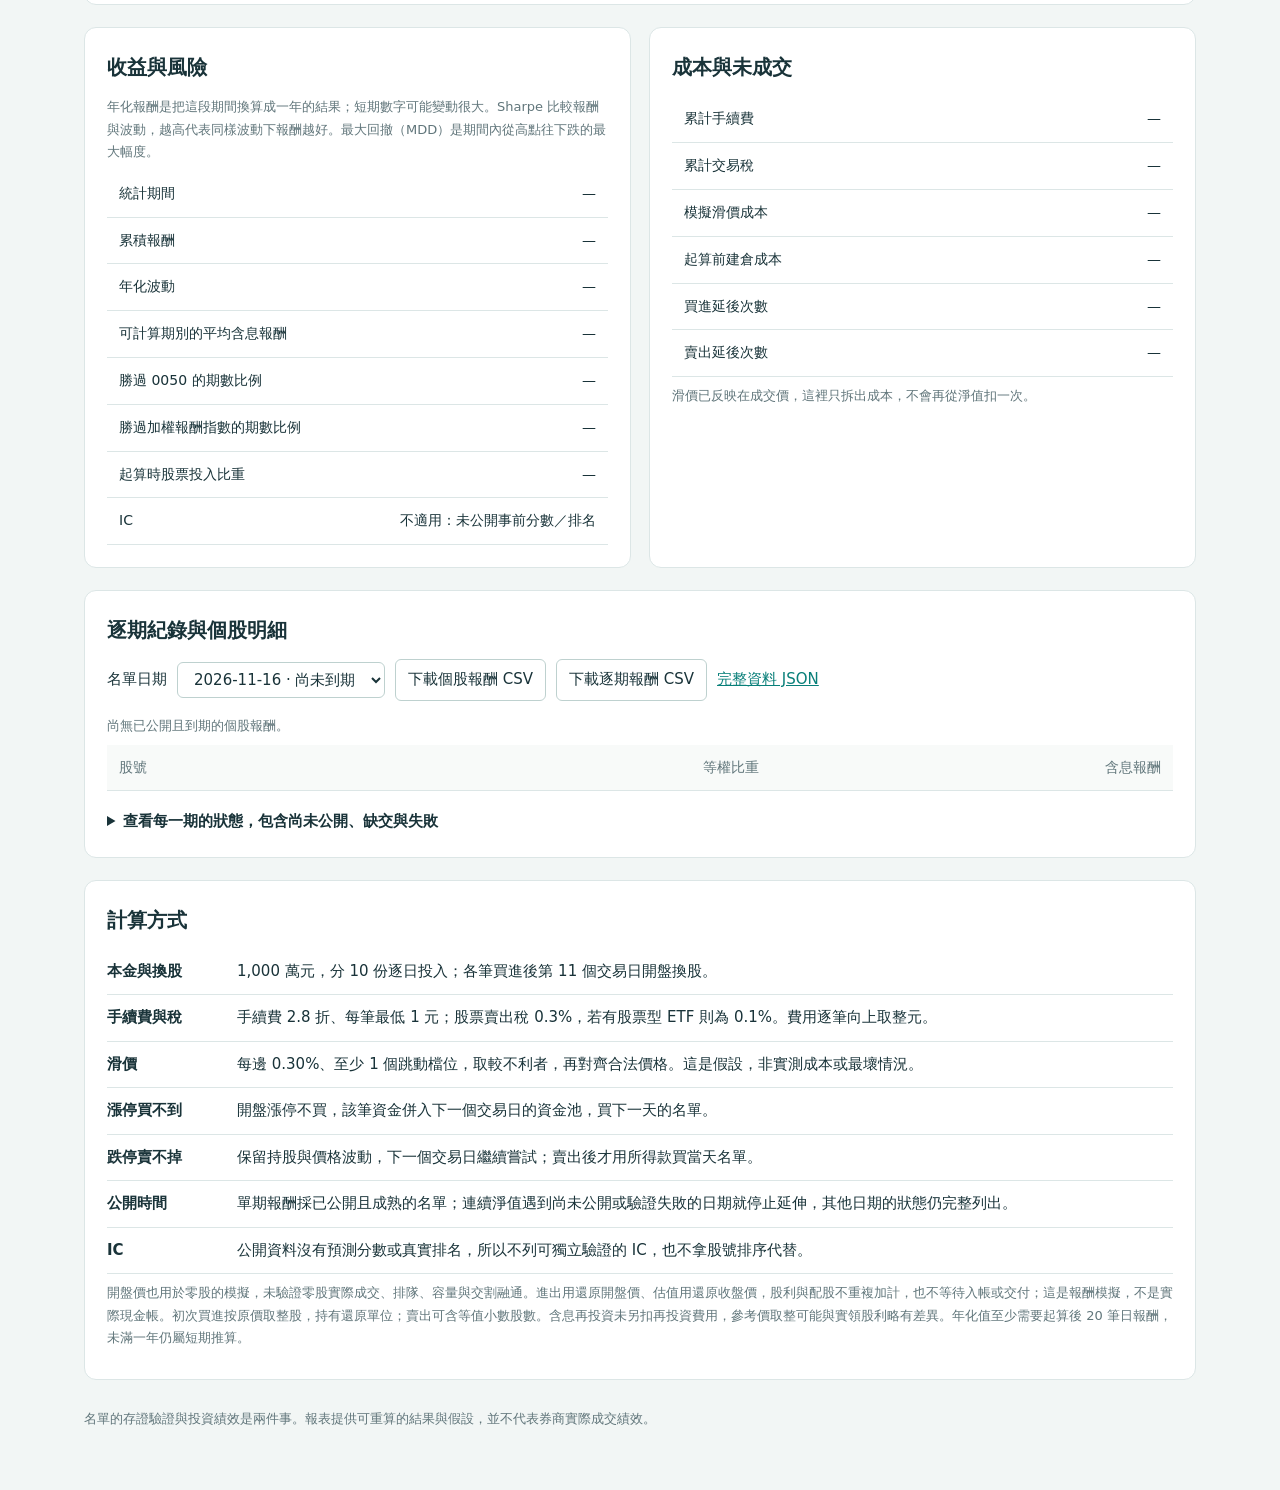
==== commit 054572c8: "Update disclosed predictions and strategy performance" ====
--- a/docs/performance.html
+++ b/docs/performance.html
@@ -13,7 +13,7 @@
 <details><summary>查看每一期的狀態，包含尚未公開、缺交與失敗</summary><div class="table-scroll"><table><thead><tr><th>交易日</th><th>紀錄狀態</th><th>納入輪動計算</th></tr></thead><tbody id="inventory"></tbody></table></div></details></section>
 <section class="panel"><h2>計算方式</h2><div class="rule"><b>本金與換股</b>1,000 萬元，分 10 份逐日投入；各筆買進後第 11 個交易日開盤換股。</div><div class="rule"><b>手續費與稅</b>手續費 2.8 折、每筆最低 1 元；股票賣出稅 0.3%，若有股票型 ETF 則為 0.1%。費用逐筆向上取整元。</div><div class="rule"><b>滑價</b>每邊 0.30%、至少 1 個跳動檔位，取較不利者，再對齊合法價格。這是假設，非實測成本或最壞情況。</div><div class="rule"><b>漲停買不到</b>開盤漲停不買，該筆資金併入下一個交易日的資金池，買下一天的名單。</div><div class="rule"><b>跌停賣不掉</b>保留持股與價格波動，下一個交易日繼續嘗試；賣出後才用所得款買當天名單。</div><div class="rule"><b>公開時間</b>單期報酬採已公開且成熟的名單；連續淨值遇到尚未公開或驗證失敗的日期就停止延伸，其他日期的狀態仍完整列出。</div><div class="rule"><b>IC</b>公開資料沒有預測分數或真實排名，所以不列可獨立驗證的 IC，也不拿股號排序代替。</div><p class="muted">開盤價也用於零股的模擬，未驗證零股實際成交、排隊、容量與交割融通。進出用還原開盤價、估值用還原收盤價，股利與配股不重複加計，也不等待入帳或交付；這是報酬模擬，不是實際現金帳。初次買進按原價取整股，持有還原單位；賣出可含等值小數股數。含息再投資未另扣再投資費用，參考價取整可能與實領股利略有差異。年化值至少需要起算後 20 筆日報酬，未滿一年仍屬短期推算。</p></section>
 <footer>名單的存證驗證與投資績效是兩件事。報表提供可重算的結果與假設，並不代表券商實際成交績效。</footer></main>
-<script id="performance-data" type="application/json">{"schema":"stock-attest/performance-report/v1","status":"awaiting_disclosure","asof":"2026-11-24","nav_through":null,"disclosed_membership_through":null,"series_start":"2026-11-11","protocol_sha256":"44f2ec481afcb0927d478c16c4db21d901e425799bb2d4345dea2bb952ba52f7","performance_policy_sha256":"9a8514658bd251c33e601a07b498cb5b5d4668c19dd7156d54f497a2928dde19","policy":{"accounting_basis":"adjusted_prices_v1","adjustment_limitations":"economic-return approximation; ignores cash/share delivery delays and dividend reinvestment costs; not an executable cash/share ledger; reference rounding may differ from exact distributions","adjustment_method":"vendor adjusted prices, with identified subscription-only adjustment removed; same-day close factor may reconstruct missing adjusted open","annual_sessions":252,"annualized_min_returns":20,"benchmark_nav":"gross total return close-to-close, same measurement dates; no trading costs","benchmark_open":"TAIEX TR open derived from official price-index open times same-day TR-close/price-close ratio; rounded-input approximation, post-close evaluation only","benchmarks":["0050_TR","TAIEX_TR"],"capital_twd":10000000,"cash_reuse":"same_open_sale_proceeds_reusable; settlement financing and queue capacity not modelled","cash_yield":0,"cohort_return":"equal weight adjusted open entry to adjusted open tenth session after entry","commission_rate":0.00039900000000000005,"corporate_actions":"adjusted open execution and adjusted close valuation; no separate dividend cash, bonus shares or payment/delivery waiting","cost_interpretation":"Assumptions, not calibrated execution costs or worst-case bounds","etf_sell_tax":0.001,"execution":"regular_market_open_proxy_for_both_round_and_odd_lots","failed_buy":"cash to next session pool and next session list; no stale buy order","failed_sell":"retain exposure and retry next session; proceeds buy that session list","fee_rounding":"ceil_each_aggregated_order_to_twd","holding_sessions":10,"ic":"not_available_without_precommitted_scores_or_ranks","limits":"buy blocked at upper limit; sell blocked at lower limit; no future intraday high/low used","minimum_commission_twd":1,"public_gate":"verified disclosed membership only; NAV stops at first undisclosed or invalid session","quantity":"initial buy rounded down to raw whole shares; hold adjusted economic units; sell raw-equivalent fractional quantity","rights_subscription":"do_not_subscribe","risk_free_annual":0,"rounding":"buy price up and sell price down to valid tick; whole-share quantity down","scenarios":[{"id":"conservative_30","label":"偏保守模擬：0.30%／至少 1 檔","minimum_ticks":1,"slippage_bps":30}],"schema":"stock-attest/performance-policy/v2","sleeves":10,"statistics_start":"close of tenth planned session; never wait for favourable actual full investment","stock_sell_tax":0.003},"market_snapshot_sha256":"1c3ae81784f6a9bbb8ef2ce55a20d56d3bf4c31a9ad5b18342aa8b2a91543db8","inventory":[{"date":"2026-11-11","status":"sealed_not_due","included_in_nav":false},{"date":"2026-11-12","status":"sealed_not_due","included_in_nav":false},{"date":"2026-11-13","status":"sealed_not_due","included_in_nav":false},{"date":"2026-11-16","status":"revealed_verified","included_in_nav":false},{"date":"2026-11-17","status":"sealed_not_due","included_in_nav":false},{"date":"2026-11-18","status":"sealed_not_due","included_in_nav":false},{"date":"2026-11-19","status":"sealed_not_due","included_in_nav":false},{"date":"2026-11-20","status":"sealed_not_due","included_in_nav":false},{"date":"2026-11-23","status":"sealed_not_due","included_in_nav":false}],"cohorts":[{"entry_date":"2026-11-16","exit_date":null,"status":"not_mature","mean_return":null,"0050_TR":null,"TAIEX_TR":null,"positive_stock_fraction":null}],"stock_returns":[],"scenarios":[],"aggregate":{"mature_cohorts":0,"mean_return":null,"ic":null,"ic_reason":"公開名單沒有事前分數或排名，無法計算可獨立驗證的 IC。","0050_TR":{"paired_cohorts":0,"mean_excess_return":null,"outperformance_fraction":null},"TAIEX_TR":{"paired_cohorts":0,"mean_excess_return":null,"outperformance_fraction":null}},"execution_is_observed":false,"whole_series_has_failures":false,"limitations":["開盤價模擬；未驗證零股成交、排隊、成交量容量及交割融通。","滑價是事前固定的敏感度假設，並非實測成本或最壞情況。","第 10 個計畫交易日收盤起算主統計；未成交現金照列，不等事後實際滿倉才挑起點。","未滿一年之年化值僅為短期推算；Sharpe 使用日淨值報酬、無風險利率假設 0。","缺少加權報酬指數的開盤值時，開盤到開盤比較留空，不用收盤冒充。","加權含息開盤以官方價格指數開盤及當日指數基值比例換算，非直接取得的開盤報價，含原始小數位的取整誤差。","以還原開盤價計算進出、還原收盤價估值，股利與配股不重複加計；不等待股利入帳或配股交付。這是報酬模擬，不是可照單成交的現金帳。","初次買進按原始價格取整股；之後持有還原單位，賣出採等值股數（可含小數）。還原價含息再投資未另扣再投資費用，資料商的參考價取整也可能與實領股利有些差異。","公司行動、價格與基準的來源及完整性仍須第三方另行核對。"],"performance_policy_evidence":{"status":"pass","repo":"valueshellseeker-Frank/tw-stock-prediction","tag":"series-policy-v2","release_id":439411625,"published_at_utc":"2026-11-09T17:05:06Z","required_before_utc":"2026-11-10T08:00:00Z","asset_id":728264400,"asset_sha256":"9a8514658bd251c33e601a07b498cb5b5d4668c19dd7156d54f497a2928dde19","evidence_basis":"public GitHub HTTPS API: immutable, published_at and asset digest","attestation_signature_verified_locally":false,"historical_anonymous_download_verified":false}}</script><script>
+<script id="performance-data" type="application/json">{"schema":"stock-attest/performance-report/v1","status":"awaiting_disclosure","asof":"2026-11-24","nav_through":null,"disclosed_membership_through":null,"series_start":"2026-11-11","protocol_sha256":"44f2ec481afcb0927d478c16c4db21d901e425799bb2d4345dea2bb952ba52f7","performance_policy_sha256":"9a8514658bd251c33e601a07b498cb5b5d4668c19dd7156d54f497a2928dde19","policy":{"accounting_basis":"adjusted_prices_v1","adjustment_limitations":"economic-return approximation; ignores cash/share delivery delays and dividend reinvestment costs; not an executable cash/share ledger; reference rounding may differ from exact distributions","adjustment_method":"vendor adjusted prices, with identified subscription-only adjustment removed; same-day close factor may reconstruct missing adjusted open","annual_sessions":252,"annualized_min_returns":20,"benchmark_nav":"gross total return close-to-close, same measurement dates; no trading costs","benchmark_open":"TAIEX TR open derived from official price-index open times same-day TR-close/price-close ratio; rounded-input approximation, post-close evaluation only","benchmarks":["0050_TR","TAIEX_TR"],"capital_twd":10000000,"cash_reuse":"same_open_sale_proceeds_reusable; settlement financing and queue capacity not modelled","cash_yield":0,"cohort_return":"equal weight adjusted open entry to adjusted open tenth session after entry","commission_rate":0.00039900000000000005,"corporate_actions":"adjusted open execution and adjusted close valuation; no separate dividend cash, bonus shares or payment/delivery waiting","cost_interpretation":"Assumptions, not calibrated execution costs or worst-case bounds","etf_sell_tax":0.001,"execution":"regular_market_open_proxy_for_both_round_and_odd_lots","failed_buy":"cash to next session pool and next session list; no stale buy order","failed_sell":"retain exposure and retry next session; proceeds buy that session list","fee_rounding":"ceil_each_aggregated_order_to_twd","holding_sessions":10,"ic":"not_available_without_precommitted_scores_or_ranks","limits":"buy blocked at upper limit; sell blocked at lower limit; no future intraday high/low used","minimum_commission_twd":1,"public_gate":"verified disclosed membership only; NAV stops at first undisclosed or invalid session","quantity":"initial buy rounded down to raw whole shares; hold adjusted economic units; sell raw-equivalent fractional quantity","rights_subscription":"do_not_subscribe","risk_free_annual":0,"rounding":"buy price up and sell price down to valid tick; whole-share quantity down","scenarios":[{"id":"conservative_30","label":"偏保守模擬：0.30%／至少 1 檔","minimum_ticks":1,"slippage_bps":30}],"schema":"stock-attest/performance-policy/v2","sleeves":10,"statistics_start":"close of tenth planned session; never wait for favourable actual full investment","stock_sell_tax":0.003},"market_snapshot_sha256":"0650f91a963a757e583dac14e3922b31816069a91e6ff075234b2d427640d885","inventory":[{"date":"2026-11-11","status":"sealed_not_due","included_in_nav":false},{"date":"2026-11-12","status":"sealed_not_due","included_in_nav":false},{"date":"2026-11-13","status":"sealed_not_due","included_in_nav":false},{"date":"2026-11-16","status":"revealed_verified","included_in_nav":false},{"date":"2026-11-17","status":"sealed_not_due","included_in_nav":false},{"date":"2026-11-18","status":"sealed_not_due","included_in_nav":false},{"date":"2026-11-19","status":"sealed_not_due","included_in_nav":false},{"date":"2026-11-20","status":"sealed_not_due","included_in_nav":false},{"date":"2026-11-23","status":"sealed_not_due","included_in_nav":false}],"cohorts":[{"entry_date":"2026-11-16","exit_date":null,"status":"not_mature","mean_return":null,"0050_TR":null,"TAIEX_TR":null,"positive_stock_fraction":null}],"stock_returns":[],"scenarios":[],"aggregate":{"mature_cohorts":0,"mean_return":null,"ic":null,"ic_reason":"公開名單沒有事前分數或排名，無法計算可獨立驗證的 IC。","0050_TR":{"paired_cohorts":0,"mean_excess_return":null,"outperformance_fraction":null},"TAIEX_TR":{"paired_cohorts":0,"mean_excess_return":null,"outperformance_fraction":null}},"execution_is_observed":false,"whole_series_has_failures":false,"limitations":["開盤價模擬；未驗證零股成交、排隊、成交量容量及交割融通。","滑價是事前固定的敏感度假設，並非實測成本或最壞情況。","第 10 個計畫交易日收盤起算主統計；未成交現金照列，不等事後實際滿倉才挑起點。","未滿一年之年化值僅為短期推算；Sharpe 使用日淨值報酬、無風險利率假設 0。","缺少加權報酬指數的開盤值時，開盤到開盤比較留空，不用收盤冒充。","加權含息開盤以官方價格指數開盤及當日指數基值比例換算，非直接取得的開盤報價，含原始小數位的取整誤差。","以還原開盤價計算進出、還原收盤價估值，股利與配股不重複加計；不等待股利入帳或配股交付。這是報酬模擬，不是可照單成交的現金帳。","初次買進按原始價格取整股；之後持有還原單位，賣出採等值股數（可含小數）。還原價含息再投資未另扣再投資費用，資料商的參考價取整也可能與實領股利有些差異。","公司行動、價格與基準的來源及完整性仍須第三方另行核對。"],"performance_policy_evidence":{"status":"pass","repo":"valueshellseeker-Frank/tw-stock-prediction","tag":"series-policy-v2","release_id":439411625,"published_at_utc":"2026-11-09T17:05:06Z","required_before_utc":"2026-11-10T08:00:00Z","asset_id":728264400,"asset_sha256":"9a8514658bd251c33e601a07b498cb5b5d4668c19dd7156d54f497a2928dde19","evidence_basis":"public GitHub HTTPS API: immutable, published_at and asset digest","attestation_signature_verified_locally":false,"historical_anonymous_download_verified":false}}</script><script>
 'use strict';
 const D=JSON.parse(document.getElementById('performance-data').textContent), $=id=>document.getElementById(id), pct=x=>x==null?'—':(x*100).toFixed(2)+'%', num=x=>x==null?'—':x.toLocaleString('zh-TW',{maximumFractionDigits:2});
 const S=D.scenarios[0], M=S?.metrics||{}, rows=S?.daily||[], palette=['#087f79','#cd6c31','#5472bc'];
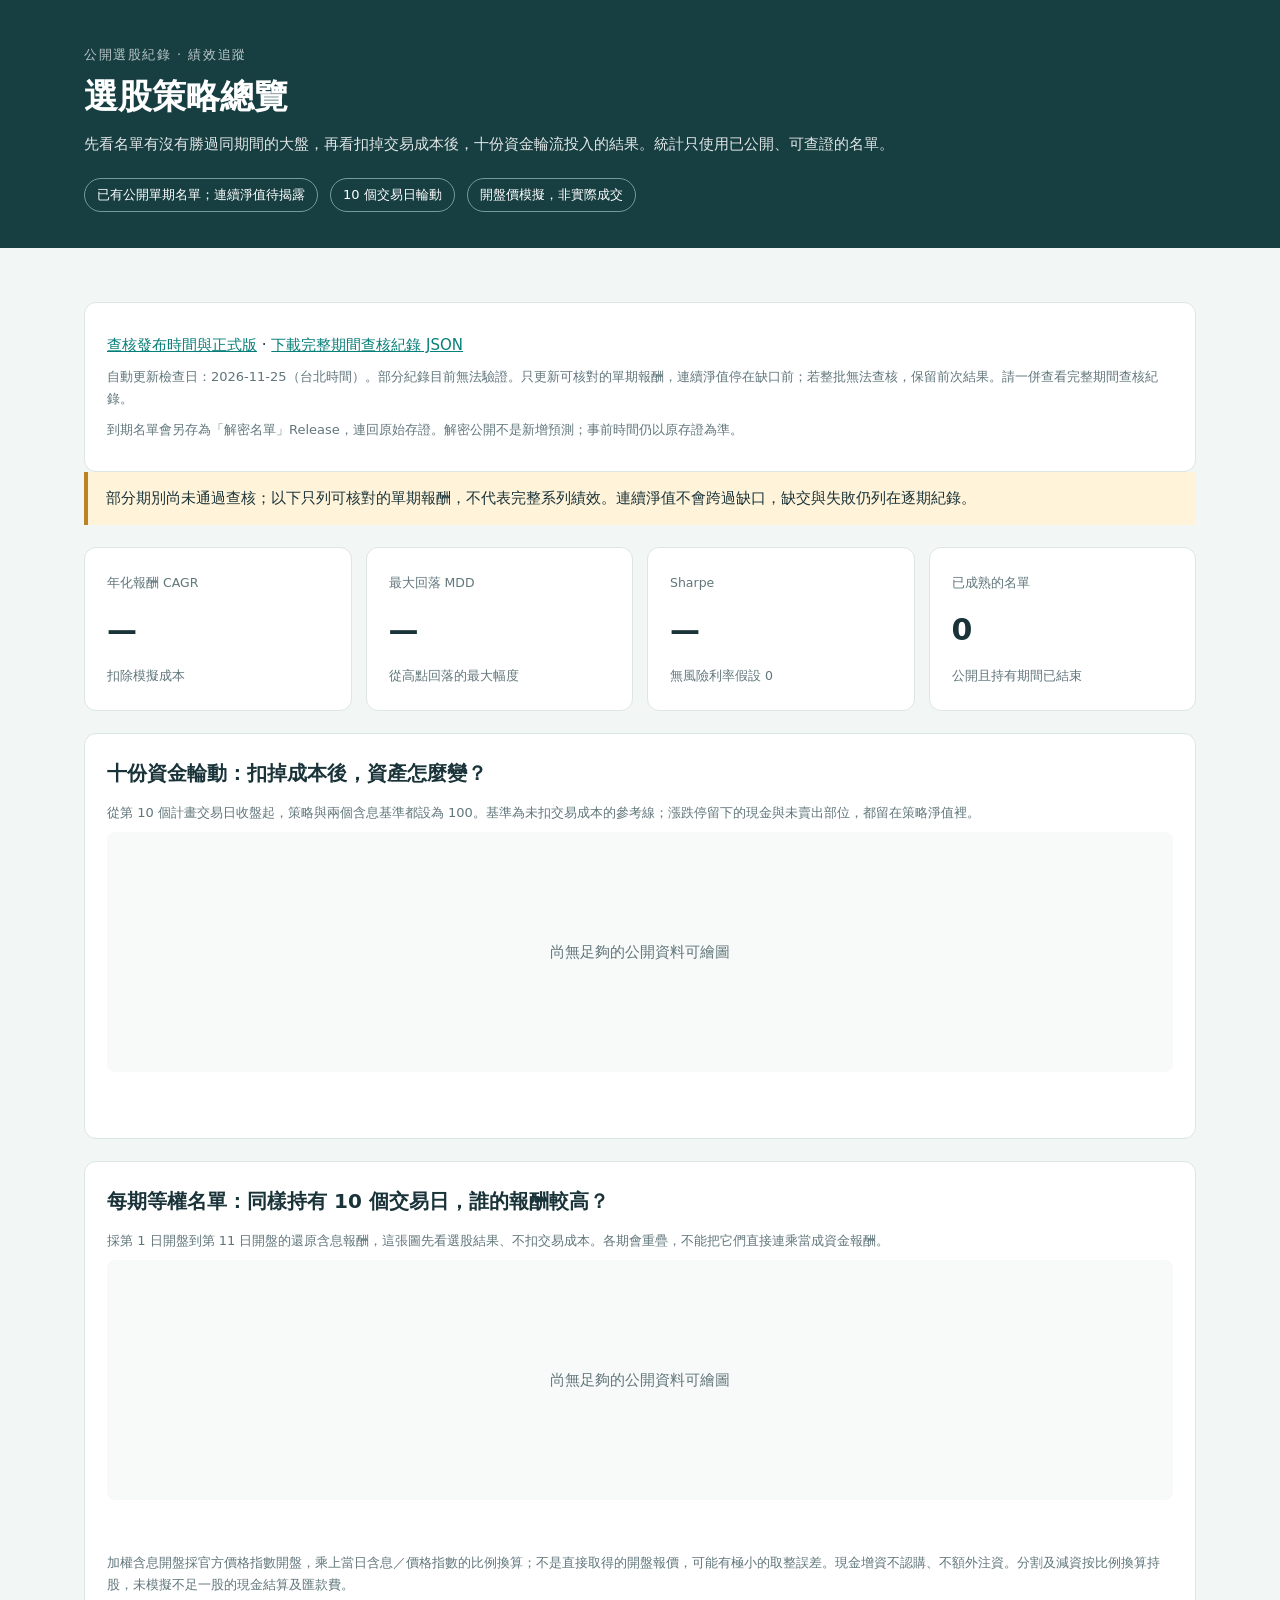
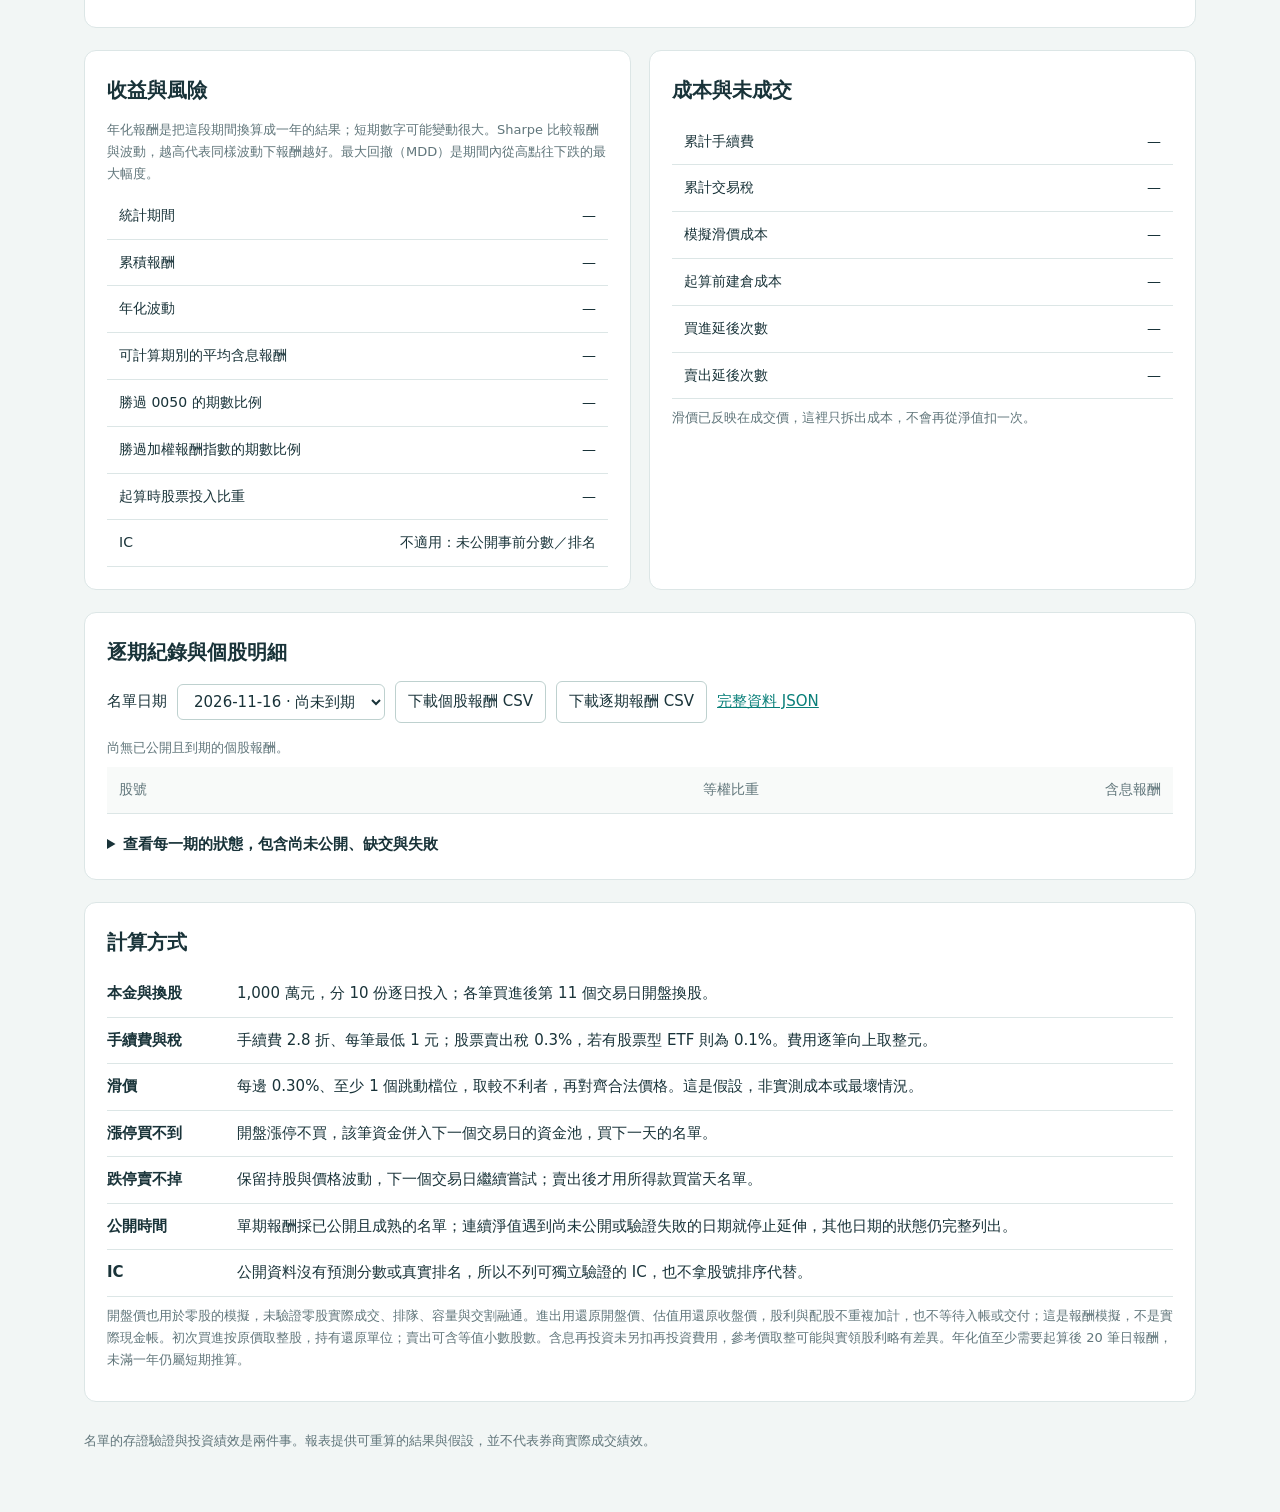
==== commit da4361e3: "Update disclosed predictions and strategy performance" ====
--- a/docs/performance.html
+++ b/docs/performance.html
@@ -13,7 +13,7 @@
 <details><summary>查看每一期的狀態，包含尚未公開、缺交與失敗</summary><div class="table-scroll"><table><thead><tr><th>交易日</th><th>紀錄狀態</th><th>納入輪動計算</th></tr></thead><tbody id="inventory"></tbody></table></div></details></section>
 <section class="panel"><h2>計算方式</h2><div class="rule"><b>本金與換股</b>1,000 萬元，分 10 份逐日投入；各筆買進後第 11 個交易日開盤換股。</div><div class="rule"><b>手續費與稅</b>手續費 2.8 折、每筆最低 1 元；股票賣出稅 0.3%，若有股票型 ETF 則為 0.1%。費用逐筆向上取整元。</div><div class="rule"><b>滑價</b>每邊 0.30%、至少 1 個跳動檔位，取較不利者，再對齊合法價格。這是假設，非實測成本或最壞情況。</div><div class="rule"><b>漲停買不到</b>開盤漲停不買，該筆資金併入下一個交易日的資金池，買下一天的名單。</div><div class="rule"><b>跌停賣不掉</b>保留持股與價格波動，下一個交易日繼續嘗試；賣出後才用所得款買當天名單。</div><div class="rule"><b>公開時間</b>單期報酬採已公開且成熟的名單；連續淨值遇到尚未公開或驗證失敗的日期就停止延伸，其他日期的狀態仍完整列出。</div><div class="rule"><b>IC</b>公開資料沒有預測分數或真實排名，所以不列可獨立驗證的 IC，也不拿股號排序代替。</div><p class="muted">開盤價也用於零股的模擬，未驗證零股實際成交、排隊、容量與交割融通。進出用還原開盤價、估值用還原收盤價，股利與配股不重複加計，也不等待入帳或交付；這是報酬模擬，不是實際現金帳。初次買進按原價取整股，持有還原單位；賣出可含等值小數股數。含息再投資未另扣再投資費用，參考價取整可能與實領股利略有差異。年化值至少需要起算後 20 筆日報酬，未滿一年仍屬短期推算。</p></section>
 <footer>名單的存證驗證與投資績效是兩件事。報表提供可重算的結果與假設，並不代表券商實際成交績效。</footer></main>
-<script id="performance-data" type="application/json">{"schema":"stock-attest/performance-report/v1","status":"awaiting_disclosure","asof":"2026-11-24","nav_through":null,"disclosed_membership_through":null,"series_start":"2026-11-11","protocol_sha256":"44f2ec481afcb0927d478c16c4db21d901e425799bb2d4345dea2bb952ba52f7","performance_policy_sha256":"9a8514658bd251c33e601a07b498cb5b5d4668c19dd7156d54f497a2928dde19","policy":{"accounting_basis":"adjusted_prices_v1","adjustment_limitations":"economic-return approximation; ignores cash/share delivery delays and dividend reinvestment costs; not an executable cash/share ledger; reference rounding may differ from exact distributions","adjustment_method":"vendor adjusted prices, with identified subscription-only adjustment removed; same-day close factor may reconstruct missing adjusted open","annual_sessions":252,"annualized_min_returns":20,"benchmark_nav":"gross total return close-to-close, same measurement dates; no trading costs","benchmark_open":"TAIEX TR open derived from official price-index open times same-day TR-close/price-close ratio; rounded-input approximation, post-close evaluation only","benchmarks":["0050_TR","TAIEX_TR"],"capital_twd":10000000,"cash_reuse":"same_open_sale_proceeds_reusable; settlement financing and queue capacity not modelled","cash_yield":0,"cohort_return":"equal weight adjusted open entry to adjusted open tenth session after entry","commission_rate":0.00039900000000000005,"corporate_actions":"adjusted open execution and adjusted close valuation; no separate dividend cash, bonus shares or payment/delivery waiting","cost_interpretation":"Assumptions, not calibrated execution costs or worst-case bounds","etf_sell_tax":0.001,"execution":"regular_market_open_proxy_for_both_round_and_odd_lots","failed_buy":"cash to next session pool and next session list; no stale buy order","failed_sell":"retain exposure and retry next session; proceeds buy that session list","fee_rounding":"ceil_each_aggregated_order_to_twd","holding_sessions":10,"ic":"not_available_without_precommitted_scores_or_ranks","limits":"buy blocked at upper limit; sell blocked at lower limit; no future intraday high/low used","minimum_commission_twd":1,"public_gate":"verified disclosed membership only; NAV stops at first undisclosed or invalid session","quantity":"initial buy rounded down to raw whole shares; hold adjusted economic units; sell raw-equivalent fractional quantity","rights_subscription":"do_not_subscribe","risk_free_annual":0,"rounding":"buy price up and sell price down to valid tick; whole-share quantity down","scenarios":[{"id":"conservative_30","label":"偏保守模擬：0.30%／至少 1 檔","minimum_ticks":1,"slippage_bps":30}],"schema":"stock-attest/performance-policy/v2","sleeves":10,"statistics_start":"close of tenth planned session; never wait for favourable actual full investment","stock_sell_tax":0.003},"market_snapshot_sha256":"0650f91a963a757e583dac14e3922b31816069a91e6ff075234b2d427640d885","inventory":[{"date":"2026-11-11","status":"sealed_not_due","included_in_nav":false},{"date":"2026-11-12","status":"sealed_not_due","included_in_nav":false},{"date":"2026-11-13","status":"sealed_not_due","included_in_nav":false},{"date":"2026-11-16","status":"revealed_verified","included_in_nav":false},{"date":"2026-11-17","status":"sealed_not_due","included_in_nav":false},{"date":"2026-11-18","status":"sealed_not_due","included_in_nav":false},{"date":"2026-11-19","status":"sealed_not_due","included_in_nav":false},{"date":"2026-11-20","status":"sealed_not_due","included_in_nav":false},{"date":"2026-11-23","status":"sealed_not_due","included_in_nav":false}],"cohorts":[{"entry_date":"2026-11-16","exit_date":null,"status":"not_mature","mean_return":null,"0050_TR":null,"TAIEX_TR":null,"positive_stock_fraction":null}],"stock_returns":[],"scenarios":[],"aggregate":{"mature_cohorts":0,"mean_return":null,"ic":null,"ic_reason":"公開名單沒有事前分數或排名，無法計算可獨立驗證的 IC。","0050_TR":{"paired_cohorts":0,"mean_excess_return":null,"outperformance_fraction":null},"TAIEX_TR":{"paired_cohorts":0,"mean_excess_return":null,"outperformance_fraction":null}},"execution_is_observed":false,"whole_series_has_failures":false,"limitations":["開盤價模擬；未驗證零股成交、排隊、成交量容量及交割融通。","滑價是事前固定的敏感度假設，並非實測成本或最壞情況。","第 10 個計畫交易日收盤起算主統計；未成交現金照列，不等事後實際滿倉才挑起點。","未滿一年之年化值僅為短期推算；Sharpe 使用日淨值報酬、無風險利率假設 0。","缺少加權報酬指數的開盤值時，開盤到開盤比較留空，不用收盤冒充。","加權含息開盤以官方價格指數開盤及當日指數基值比例換算，非直接取得的開盤報價，含原始小數位的取整誤差。","以還原開盤價計算進出、還原收盤價估值，股利與配股不重複加計；不等待股利入帳或配股交付。這是報酬模擬，不是可照單成交的現金帳。","初次買進按原始價格取整股；之後持有還原單位，賣出採等值股數（可含小數）。還原價含息再投資未另扣再投資費用，資料商的參考價取整也可能與實領股利有些差異。","公司行動、價格與基準的來源及完整性仍須第三方另行核對。"],"performance_policy_evidence":{"status":"pass","repo":"valueshellseeker-Frank/tw-stock-prediction","tag":"series-policy-v2","release_id":439411625,"published_at_utc":"2026-11-09T17:05:06Z","required_before_utc":"2026-11-10T08:00:00Z","asset_id":728264400,"asset_sha256":"9a8514658bd251c33e601a07b498cb5b5d4668c19dd7156d54f497a2928dde19","evidence_basis":"public GitHub HTTPS API: immutable, published_at and asset digest","attestation_signature_verified_locally":false,"historical_anonymous_download_verified":false}}</script><script>
+<script id="performance-data" type="application/json">{"schema":"stock-attest/performance-report/v1","status":"awaiting_disclosure","asof":"2026-11-25","nav_through":null,"disclosed_membership_through":null,"series_start":"2026-11-11","protocol_sha256":"44f2ec481afcb0927d478c16c4db21d901e425799bb2d4345dea2bb952ba52f7","performance_policy_sha256":"9a8514658bd251c33e601a07b498cb5b5d4668c19dd7156d54f497a2928dde19","policy":{"accounting_basis":"adjusted_prices_v1","adjustment_limitations":"economic-return approximation; ignores cash/share delivery delays and dividend reinvestment costs; not an executable cash/share ledger; reference rounding may differ from exact distributions","adjustment_method":"vendor adjusted prices, with identified subscription-only adjustment removed; same-day close factor may reconstruct missing adjusted open","annual_sessions":252,"annualized_min_returns":20,"benchmark_nav":"gross total return close-to-close, same measurement dates; no trading costs","benchmark_open":"TAIEX TR open derived from official price-index open times same-day TR-close/price-close ratio; rounded-input approximation, post-close evaluation only","benchmarks":["0050_TR","TAIEX_TR"],"capital_twd":10000000,"cash_reuse":"same_open_sale_proceeds_reusable; settlement financing and queue capacity not modelled","cash_yield":0,"cohort_return":"equal weight adjusted open entry to adjusted open tenth session after entry","commission_rate":0.00039900000000000005,"corporate_actions":"adjusted open execution and adjusted close valuation; no separate dividend cash, bonus shares or payment/delivery waiting","cost_interpretation":"Assumptions, not calibrated execution costs or worst-case bounds","etf_sell_tax":0.001,"execution":"regular_market_open_proxy_for_both_round_and_odd_lots","failed_buy":"cash to next session pool and next session list; no stale buy order","failed_sell":"retain exposure and retry next session; proceeds buy that session list","fee_rounding":"ceil_each_aggregated_order_to_twd","holding_sessions":10,"ic":"not_available_without_precommitted_scores_or_ranks","limits":"buy blocked at upper limit; sell blocked at lower limit; no future intraday high/low used","minimum_commission_twd":1,"public_gate":"verified disclosed membership only; NAV stops at first undisclosed or invalid session","quantity":"initial buy rounded down to raw whole shares; hold adjusted economic units; sell raw-equivalent fractional quantity","rights_subscription":"do_not_subscribe","risk_free_annual":0,"rounding":"buy price up and sell price down to valid tick; whole-share quantity down","scenarios":[{"id":"conservative_30","label":"偏保守模擬：0.30%／至少 1 檔","minimum_ticks":1,"slippage_bps":30}],"schema":"stock-attest/performance-policy/v2","sleeves":10,"statistics_start":"close of tenth planned session; never wait for favourable actual full investment","stock_sell_tax":0.003},"market_snapshot_sha256":"d9a6ccabe91add6448b5866d866958fd50895de3985c05e8ef69e7b02f6deaa9","inventory":[{"date":"2026-11-11","status":"sealed_not_due","included_in_nav":false},{"date":"2026-11-12","status":"sealed_not_due","included_in_nav":false},{"date":"2026-11-13","status":"sealed_not_due","included_in_nav":false},{"date":"2026-11-16","status":"revealed_verified","included_in_nav":false},{"date":"2026-11-17","status":"sealed_not_due","included_in_nav":false},{"date":"2026-11-18","status":"sealed_not_due","included_in_nav":false},{"date":"2026-11-19","status":"sealed_not_due","included_in_nav":false},{"date":"2026-11-20","status":"sealed_not_due","included_in_nav":false},{"date":"2026-11-23","status":"registry_unavailable","included_in_nav":false},{"date":"2026-11-24","status":"sealed_not_due","included_in_nav":false},{"date":"2026-11-25","status":"missing","included_in_nav":false}],"cohorts":[{"entry_date":"2026-11-16","exit_date":null,"status":"not_mature","mean_return":null,"0050_TR":null,"TAIEX_TR":null,"positive_stock_fraction":null}],"stock_returns":[],"scenarios":[],"aggregate":{"mature_cohorts":0,"mean_return":null,"ic":null,"ic_reason":"公開名單沒有事前分數或排名，無法計算可獨立驗證的 IC。","0050_TR":{"paired_cohorts":0,"mean_excess_return":null,"outperformance_fraction":null},"TAIEX_TR":{"paired_cohorts":0,"mean_excess_return":null,"outperformance_fraction":null}},"execution_is_observed":false,"whole_series_has_failures":true,"limitations":["開盤價模擬；未驗證零股成交、排隊、成交量容量及交割融通。","滑價是事前固定的敏感度假設，並非實測成本或最壞情況。","第 10 個計畫交易日收盤起算主統計；未成交現金照列，不等事後實際滿倉才挑起點。","未滿一年之年化值僅為短期推算；Sharpe 使用日淨值報酬、無風險利率假設 0。","缺少加權報酬指數的開盤值時，開盤到開盤比較留空，不用收盤冒充。","加權含息開盤以官方價格指數開盤及當日指數基值比例換算，非直接取得的開盤報價，含原始小數位的取整誤差。","以還原開盤價計算進出、還原收盤價估值，股利與配股不重複加計；不等待股利入帳或配股交付。這是報酬模擬，不是可照單成交的現金帳。","初次買進按原始價格取整股；之後持有還原單位，賣出採等值股數（可含小數）。還原價含息再投資未另扣再投資費用，資料商的參考價取整也可能與實領股利有些差異。","公司行動、價格與基準的來源及完整性仍須第三方另行核對。"],"performance_policy_evidence":{"status":"pass","repo":"valueshellseeker-Frank/tw-stock-prediction","tag":"series-policy-v2","release_id":439411625,"published_at_utc":"2026-11-09T17:05:06Z","required_before_utc":"2026-11-10T08:00:00Z","asset_id":728264400,"asset_sha256":"9a8514658bd251c33e601a07b498cb5b5d4668c19dd7156d54f497a2928dde19","evidence_basis":"public GitHub HTTPS API: immutable, published_at and asset digest","attestation_signature_verified_locally":false,"historical_anonymous_download_verified":false}}</script><script>
 'use strict';
 const D=JSON.parse(document.getElementById('performance-data').textContent), $=id=>document.getElementById(id), pct=x=>x==null?'—':(x*100).toFixed(2)+'%', num=x=>x==null?'—':x.toLocaleString('zh-TW',{maximumFractionDigits:2});
 const S=D.scenarios[0], M=S?.metrics||{}, rows=S?.daily||[], palette=['#087f79','#cd6c31','#5472bc'];
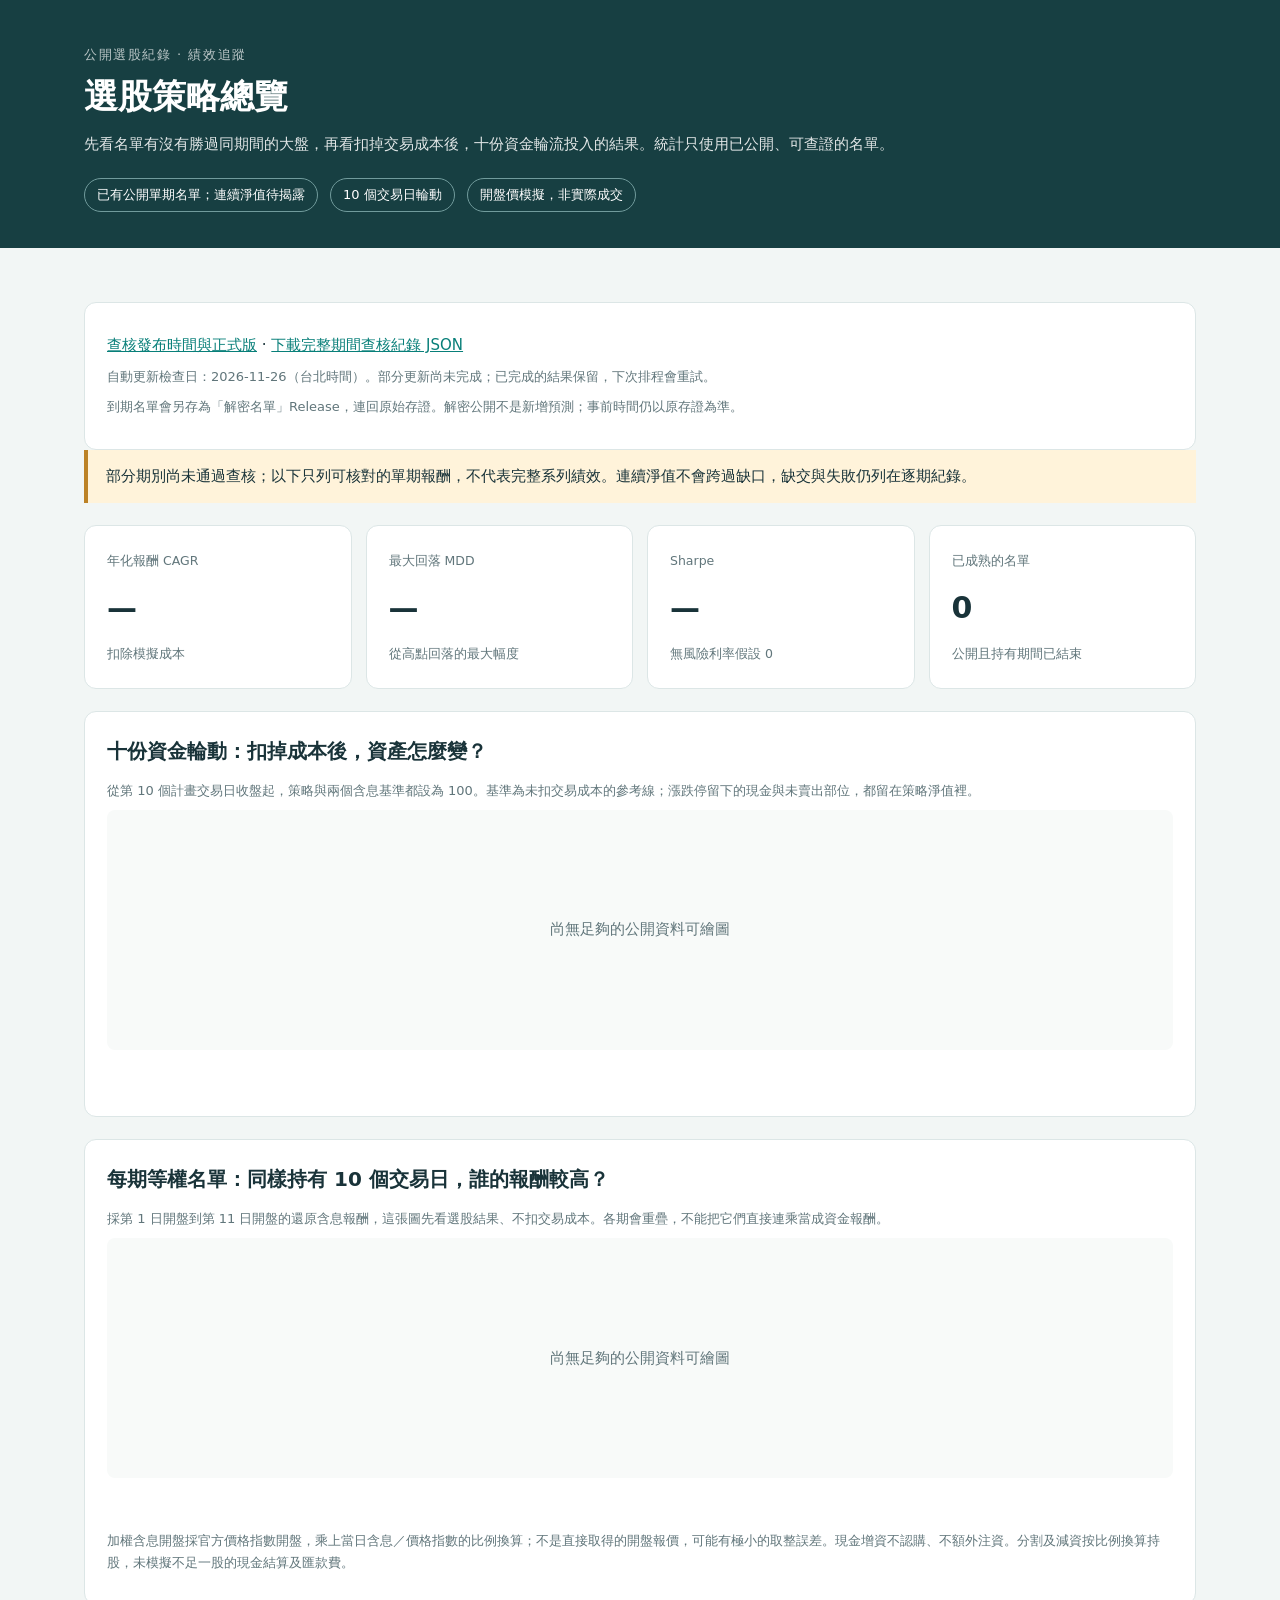
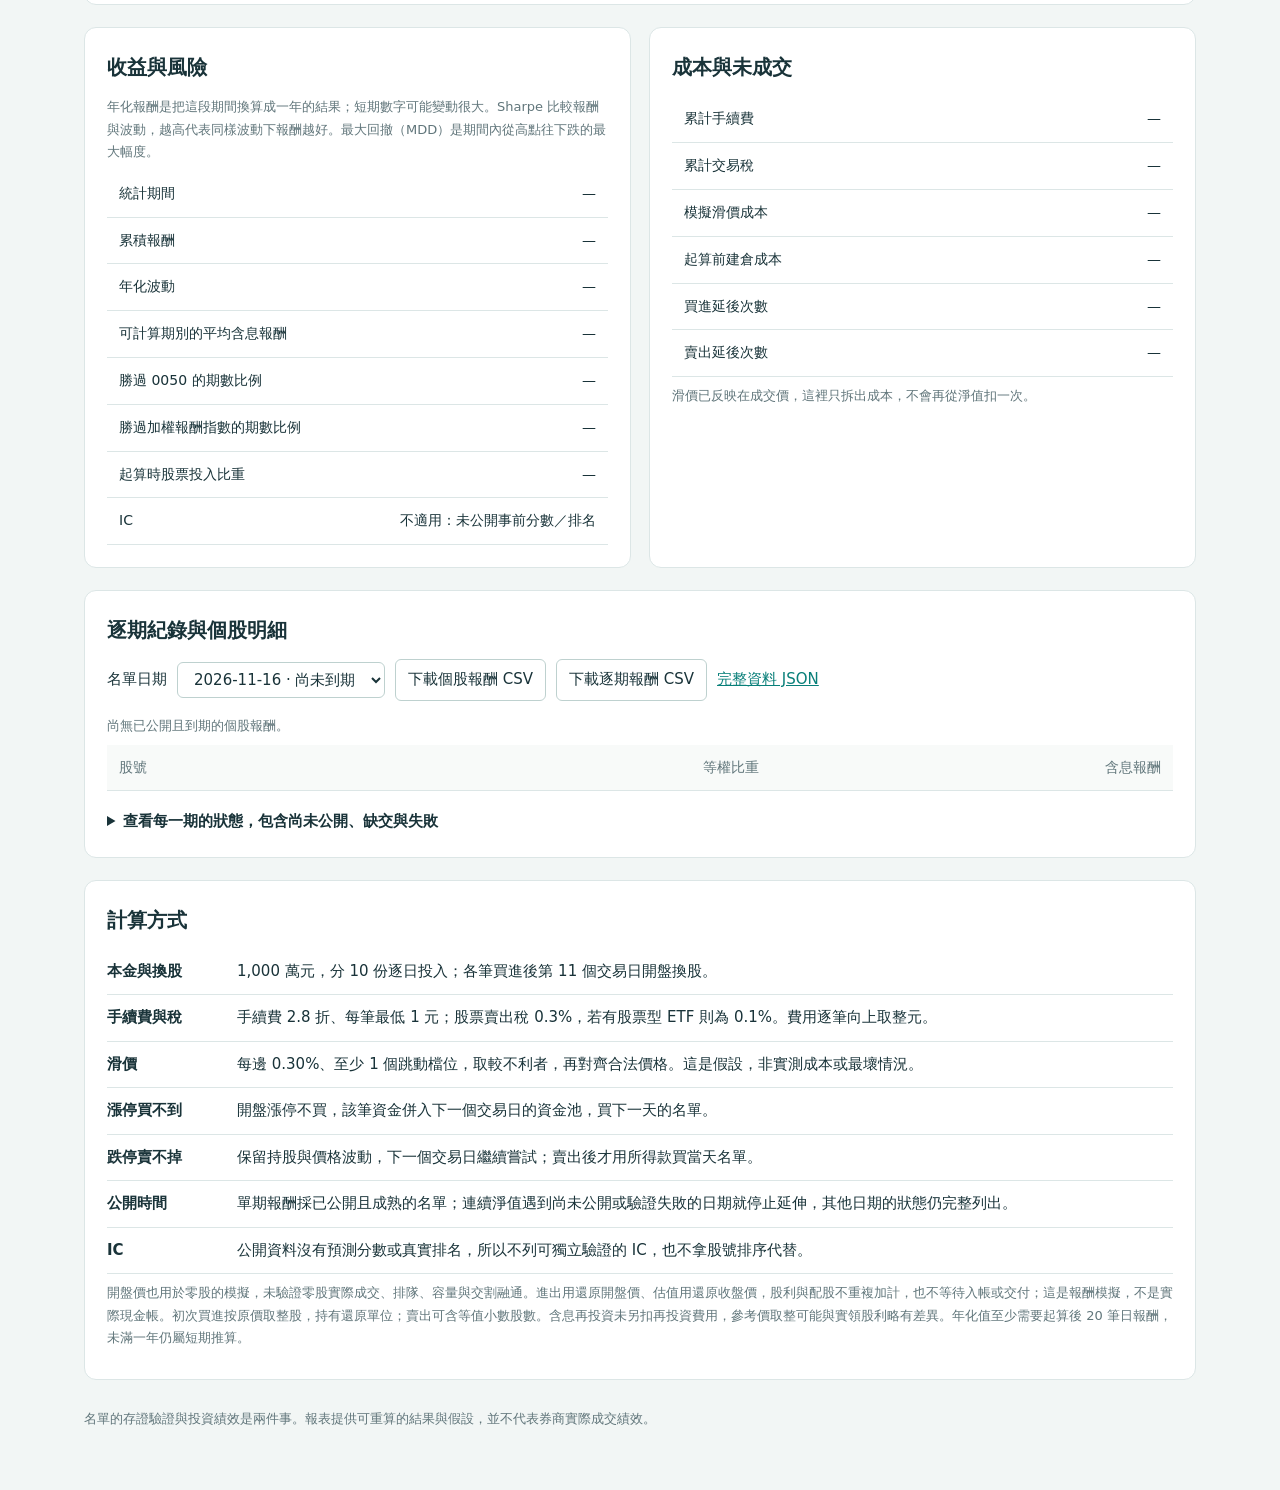
==== commit 40e24b4e: "Update disclosed predictions and strategy performance" ====
--- a/docs/performance.html
+++ b/docs/performance.html
@@ -13,7 +13,7 @@
 <details><summary>查看每一期的狀態，包含尚未公開、缺交與失敗</summary><div class="table-scroll"><table><thead><tr><th>交易日</th><th>紀錄狀態</th><th>納入輪動計算</th></tr></thead><tbody id="inventory"></tbody></table></div></details></section>
 <section class="panel"><h2>計算方式</h2><div class="rule"><b>本金與換股</b>1,000 萬元，分 10 份逐日投入；各筆買進後第 11 個交易日開盤換股。</div><div class="rule"><b>手續費與稅</b>手續費 2.8 折、每筆最低 1 元；股票賣出稅 0.3%，若有股票型 ETF 則為 0.1%。費用逐筆向上取整元。</div><div class="rule"><b>滑價</b>每邊 0.30%、至少 1 個跳動檔位，取較不利者，再對齊合法價格。這是假設，非實測成本或最壞情況。</div><div class="rule"><b>漲停買不到</b>開盤漲停不買，該筆資金併入下一個交易日的資金池，買下一天的名單。</div><div class="rule"><b>跌停賣不掉</b>保留持股與價格波動，下一個交易日繼續嘗試；賣出後才用所得款買當天名單。</div><div class="rule"><b>公開時間</b>單期報酬採已公開且成熟的名單；連續淨值遇到尚未公開或驗證失敗的日期就停止延伸，其他日期的狀態仍完整列出。</div><div class="rule"><b>IC</b>公開資料沒有預測分數或真實排名，所以不列可獨立驗證的 IC，也不拿股號排序代替。</div><p class="muted">開盤價也用於零股的模擬，未驗證零股實際成交、排隊、容量與交割融通。進出用還原開盤價、估值用還原收盤價，股利與配股不重複加計，也不等待入帳或交付；這是報酬模擬，不是實際現金帳。初次買進按原價取整股，持有還原單位；賣出可含等值小數股數。含息再投資未另扣再投資費用，參考價取整可能與實領股利略有差異。年化值至少需要起算後 20 筆日報酬，未滿一年仍屬短期推算。</p></section>
 <footer>名單的存證驗證與投資績效是兩件事。報表提供可重算的結果與假設，並不代表券商實際成交績效。</footer></main>
-<script id="performance-data" type="application/json">{"schema":"stock-attest/performance-report/v1","status":"awaiting_disclosure","asof":"2026-11-25","nav_through":null,"disclosed_membership_through":null,"series_start":"2026-11-11","protocol_sha256":"44f2ec481afcb0927d478c16c4db21d901e425799bb2d4345dea2bb952ba52f7","performance_policy_sha256":"9a8514658bd251c33e601a07b498cb5b5d4668c19dd7156d54f497a2928dde19","policy":{"accounting_basis":"adjusted_prices_v1","adjustment_limitations":"economic-return approximation; ignores cash/share delivery delays and dividend reinvestment costs; not an executable cash/share ledger; reference rounding may differ from exact distributions","adjustment_method":"vendor adjusted prices, with identified subscription-only adjustment removed; same-day close factor may reconstruct missing adjusted open","annual_sessions":252,"annualized_min_returns":20,"benchmark_nav":"gross total return close-to-close, same measurement dates; no trading costs","benchmark_open":"TAIEX TR open derived from official price-index open times same-day TR-close/price-close ratio; rounded-input approximation, post-close evaluation only","benchmarks":["0050_TR","TAIEX_TR"],"capital_twd":10000000,"cash_reuse":"same_open_sale_proceeds_reusable; settlement financing and queue capacity not modelled","cash_yield":0,"cohort_return":"equal weight adjusted open entry to adjusted open tenth session after entry","commission_rate":0.00039900000000000005,"corporate_actions":"adjusted open execution and adjusted close valuation; no separate dividend cash, bonus shares or payment/delivery waiting","cost_interpretation":"Assumptions, not calibrated execution costs or worst-case bounds","etf_sell_tax":0.001,"execution":"regular_market_open_proxy_for_both_round_and_odd_lots","failed_buy":"cash to next session pool and next session list; no stale buy order","failed_sell":"retain exposure and retry next session; proceeds buy that session list","fee_rounding":"ceil_each_aggregated_order_to_twd","holding_sessions":10,"ic":"not_available_without_precommitted_scores_or_ranks","limits":"buy blocked at upper limit; sell blocked at lower limit; no future intraday high/low used","minimum_commission_twd":1,"public_gate":"verified disclosed membership only; NAV stops at first undisclosed or invalid session","quantity":"initial buy rounded down to raw whole shares; hold adjusted economic units; sell raw-equivalent fractional quantity","rights_subscription":"do_not_subscribe","risk_free_annual":0,"rounding":"buy price up and sell price down to valid tick; whole-share quantity down","scenarios":[{"id":"conservative_30","label":"偏保守模擬：0.30%／至少 1 檔","minimum_ticks":1,"slippage_bps":30}],"schema":"stock-attest/performance-policy/v2","sleeves":10,"statistics_start":"close of tenth planned session; never wait for favourable actual full investment","stock_sell_tax":0.003},"market_snapshot_sha256":"d9a6ccabe91add6448b5866d866958fd50895de3985c05e8ef69e7b02f6deaa9","inventory":[{"date":"2026-11-11","status":"sealed_not_due","included_in_nav":false},{"date":"2026-11-12","status":"sealed_not_due","included_in_nav":false},{"date":"2026-11-13","status":"sealed_not_due","included_in_nav":false},{"date":"2026-11-16","status":"revealed_verified","included_in_nav":false},{"date":"2026-11-17","status":"sealed_not_due","included_in_nav":false},{"date":"2026-11-18","status":"sealed_not_due","included_in_nav":false},{"date":"2026-11-19","status":"sealed_not_due","included_in_nav":false},{"date":"2026-11-20","status":"sealed_not_due","included_in_nav":false},{"date":"2026-11-23","status":"registry_unavailable","included_in_nav":false},{"date":"2026-11-24","status":"sealed_not_due","included_in_nav":false},{"date":"2026-11-25","status":"missing","included_in_nav":false}],"cohorts":[{"entry_date":"2026-11-16","exit_date":null,"status":"not_mature","mean_return":null,"0050_TR":null,"TAIEX_TR":null,"positive_stock_fraction":null}],"stock_returns":[],"scenarios":[],"aggregate":{"mature_cohorts":0,"mean_return":null,"ic":null,"ic_reason":"公開名單沒有事前分數或排名，無法計算可獨立驗證的 IC。","0050_TR":{"paired_cohorts":0,"mean_excess_return":null,"outperformance_fraction":null},"TAIEX_TR":{"paired_cohorts":0,"mean_excess_return":null,"outperformance_fraction":null}},"execution_is_observed":false,"whole_series_has_failures":true,"limitations":["開盤價模擬；未驗證零股成交、排隊、成交量容量及交割融通。","滑價是事前固定的敏感度假設，並非實測成本或最壞情況。","第 10 個計畫交易日收盤起算主統計；未成交現金照列，不等事後實際滿倉才挑起點。","未滿一年之年化值僅為短期推算；Sharpe 使用日淨值報酬、無風險利率假設 0。","缺少加權報酬指數的開盤值時，開盤到開盤比較留空，不用收盤冒充。","加權含息開盤以官方價格指數開盤及當日指數基值比例換算，非直接取得的開盤報價，含原始小數位的取整誤差。","以還原開盤價計算進出、還原收盤價估值，股利與配股不重複加計；不等待股利入帳或配股交付。這是報酬模擬，不是可照單成交的現金帳。","初次買進按原始價格取整股；之後持有還原單位，賣出採等值股數（可含小數）。還原價含息再投資未另扣再投資費用，資料商的參考價取整也可能與實領股利有些差異。","公司行動、價格與基準的來源及完整性仍須第三方另行核對。"],"performance_policy_evidence":{"status":"pass","repo":"valueshellseeker-Frank/tw-stock-prediction","tag":"series-policy-v2","release_id":439411625,"published_at_utc":"2026-11-09T17:05:06Z","required_before_utc":"2026-11-10T08:00:00Z","asset_id":728264400,"asset_sha256":"9a8514658bd251c33e601a07b498cb5b5d4668c19dd7156d54f497a2928dde19","evidence_basis":"public GitHub HTTPS API: immutable, published_at and asset digest","attestation_signature_verified_locally":false,"historical_anonymous_download_verified":false}}</script><script>
+<script id="performance-data" type="application/json">{"schema":"stock-attest/performance-report/v1","status":"awaiting_disclosure","asof":"2026-11-26","nav_through":null,"disclosed_membership_through":null,"series_start":"2026-11-11","protocol_sha256":"44f2ec481afcb0927d478c16c4db21d901e425799bb2d4345dea2bb952ba52f7","performance_policy_sha256":"9a8514658bd251c33e601a07b498cb5b5d4668c19dd7156d54f497a2928dde19","policy":{"accounting_basis":"adjusted_prices_v1","adjustment_limitations":"economic-return approximation; ignores cash/share delivery delays and dividend reinvestment costs; not an executable cash/share ledger; reference rounding may differ from exact distributions","adjustment_method":"vendor adjusted prices, with identified subscription-only adjustment removed; same-day close factor may reconstruct missing adjusted open","annual_sessions":252,"annualized_min_returns":20,"benchmark_nav":"gross total return close-to-close, same measurement dates; no trading costs","benchmark_open":"TAIEX TR open derived from official price-index open times same-day TR-close/price-close ratio; rounded-input approximation, post-close evaluation only","benchmarks":["0050_TR","TAIEX_TR"],"capital_twd":10000000,"cash_reuse":"same_open_sale_proceeds_reusable; settlement financing and queue capacity not modelled","cash_yield":0,"cohort_return":"equal weight adjusted open entry to adjusted open tenth session after entry","commission_rate":0.00039900000000000005,"corporate_actions":"adjusted open execution and adjusted close valuation; no separate dividend cash, bonus shares or payment/delivery waiting","cost_interpretation":"Assumptions, not calibrated execution costs or worst-case bounds","etf_sell_tax":0.001,"execution":"regular_market_open_proxy_for_both_round_and_odd_lots","failed_buy":"cash to next session pool and next session list; no stale buy order","failed_sell":"retain exposure and retry next session; proceeds buy that session list","fee_rounding":"ceil_each_aggregated_order_to_twd","holding_sessions":10,"ic":"not_available_without_precommitted_scores_or_ranks","limits":"buy blocked at upper limit; sell blocked at lower limit; no future intraday high/low used","minimum_commission_twd":1,"public_gate":"verified disclosed membership only; NAV stops at first undisclosed or invalid session","quantity":"initial buy rounded down to raw whole shares; hold adjusted economic units; sell raw-equivalent fractional quantity","rights_subscription":"do_not_subscribe","risk_free_annual":0,"rounding":"buy price up and sell price down to valid tick; whole-share quantity down","scenarios":[{"id":"conservative_30","label":"偏保守模擬：0.30%／至少 1 檔","minimum_ticks":1,"slippage_bps":30}],"schema":"stock-attest/performance-policy/v2","sleeves":10,"statistics_start":"close of tenth planned session; never wait for favourable actual full investment","stock_sell_tax":0.003},"market_snapshot_sha256":"5c63b3f6723a02017871d0f4ffff45f41ae935a0a86dbf32e5efc135f8ed61e4","inventory":[{"date":"2026-11-11","status":"sealed_not_due","included_in_nav":false},{"date":"2026-11-12","status":"sealed_not_due","included_in_nav":false},{"date":"2026-11-13","status":"sealed_not_due","included_in_nav":false},{"date":"2026-11-16","status":"revealed_verified","included_in_nav":false},{"date":"2026-11-17","status":"sealed_not_due","included_in_nav":false},{"date":"2026-11-18","status":"sealed_not_due","included_in_nav":false},{"date":"2026-11-19","status":"sealed_not_due","included_in_nav":false},{"date":"2026-11-20","status":"sealed_not_due","included_in_nav":false},{"date":"2026-11-23","status":"sealed_not_due","included_in_nav":false},{"date":"2026-11-24","status":"sealed_not_due","included_in_nav":false},{"date":"2026-11-25","status":"missing","included_in_nav":false}],"cohorts":[{"entry_date":"2026-11-16","exit_date":null,"status":"not_mature","mean_return":null,"0050_TR":null,"TAIEX_TR":null,"positive_stock_fraction":null}],"stock_returns":[],"scenarios":[],"aggregate":{"mature_cohorts":0,"mean_return":null,"ic":null,"ic_reason":"公開名單沒有事前分數或排名，無法計算可獨立驗證的 IC。","0050_TR":{"paired_cohorts":0,"mean_excess_return":null,"outperformance_fraction":null},"TAIEX_TR":{"paired_cohorts":0,"mean_excess_return":null,"outperformance_fraction":null}},"execution_is_observed":false,"whole_series_has_failures":true,"limitations":["開盤價模擬；未驗證零股成交、排隊、成交量容量及交割融通。","滑價是事前固定的敏感度假設，並非實測成本或最壞情況。","第 10 個計畫交易日收盤起算主統計；未成交現金照列，不等事後實際滿倉才挑起點。","未滿一年之年化值僅為短期推算；Sharpe 使用日淨值報酬、無風險利率假設 0。","缺少加權報酬指數的開盤值時，開盤到開盤比較留空，不用收盤冒充。","加權含息開盤以官方價格指數開盤及當日指數基值比例換算，非直接取得的開盤報價，含原始小數位的取整誤差。","以還原開盤價計算進出、還原收盤價估值，股利與配股不重複加計；不等待股利入帳或配股交付。這是報酬模擬，不是可照單成交的現金帳。","初次買進按原始價格取整股；之後持有還原單位，賣出採等值股數（可含小數）。還原價含息再投資未另扣再投資費用，資料商的參考價取整也可能與實領股利有些差異。","公司行動、價格與基準的來源及完整性仍須第三方另行核對。"],"performance_policy_evidence":{"status":"pass","repo":"valueshellseeker-Frank/tw-stock-prediction","tag":"series-policy-v2","release_id":439411625,"published_at_utc":"2026-11-09T17:05:06Z","required_before_utc":"2026-11-10T08:00:00Z","asset_id":728264400,"asset_sha256":"9a8514658bd251c33e601a07b498cb5b5d4668c19dd7156d54f497a2928dde19","evidence_basis":"public GitHub HTTPS API: immutable, published_at and asset digest","attestation_signature_verified_locally":false,"historical_anonymous_download_verified":false}}</script><script>
 'use strict';
 const D=JSON.parse(document.getElementById('performance-data').textContent), $=id=>document.getElementById(id), pct=x=>x==null?'—':(x*100).toFixed(2)+'%', num=x=>x==null?'—':x.toLocaleString('zh-TW',{maximumFractionDigits:2});
 const S=D.scenarios[0], M=S?.metrics||{}, rows=S?.daily||[], palette=['#087f79','#cd6c31','#5472bc'];
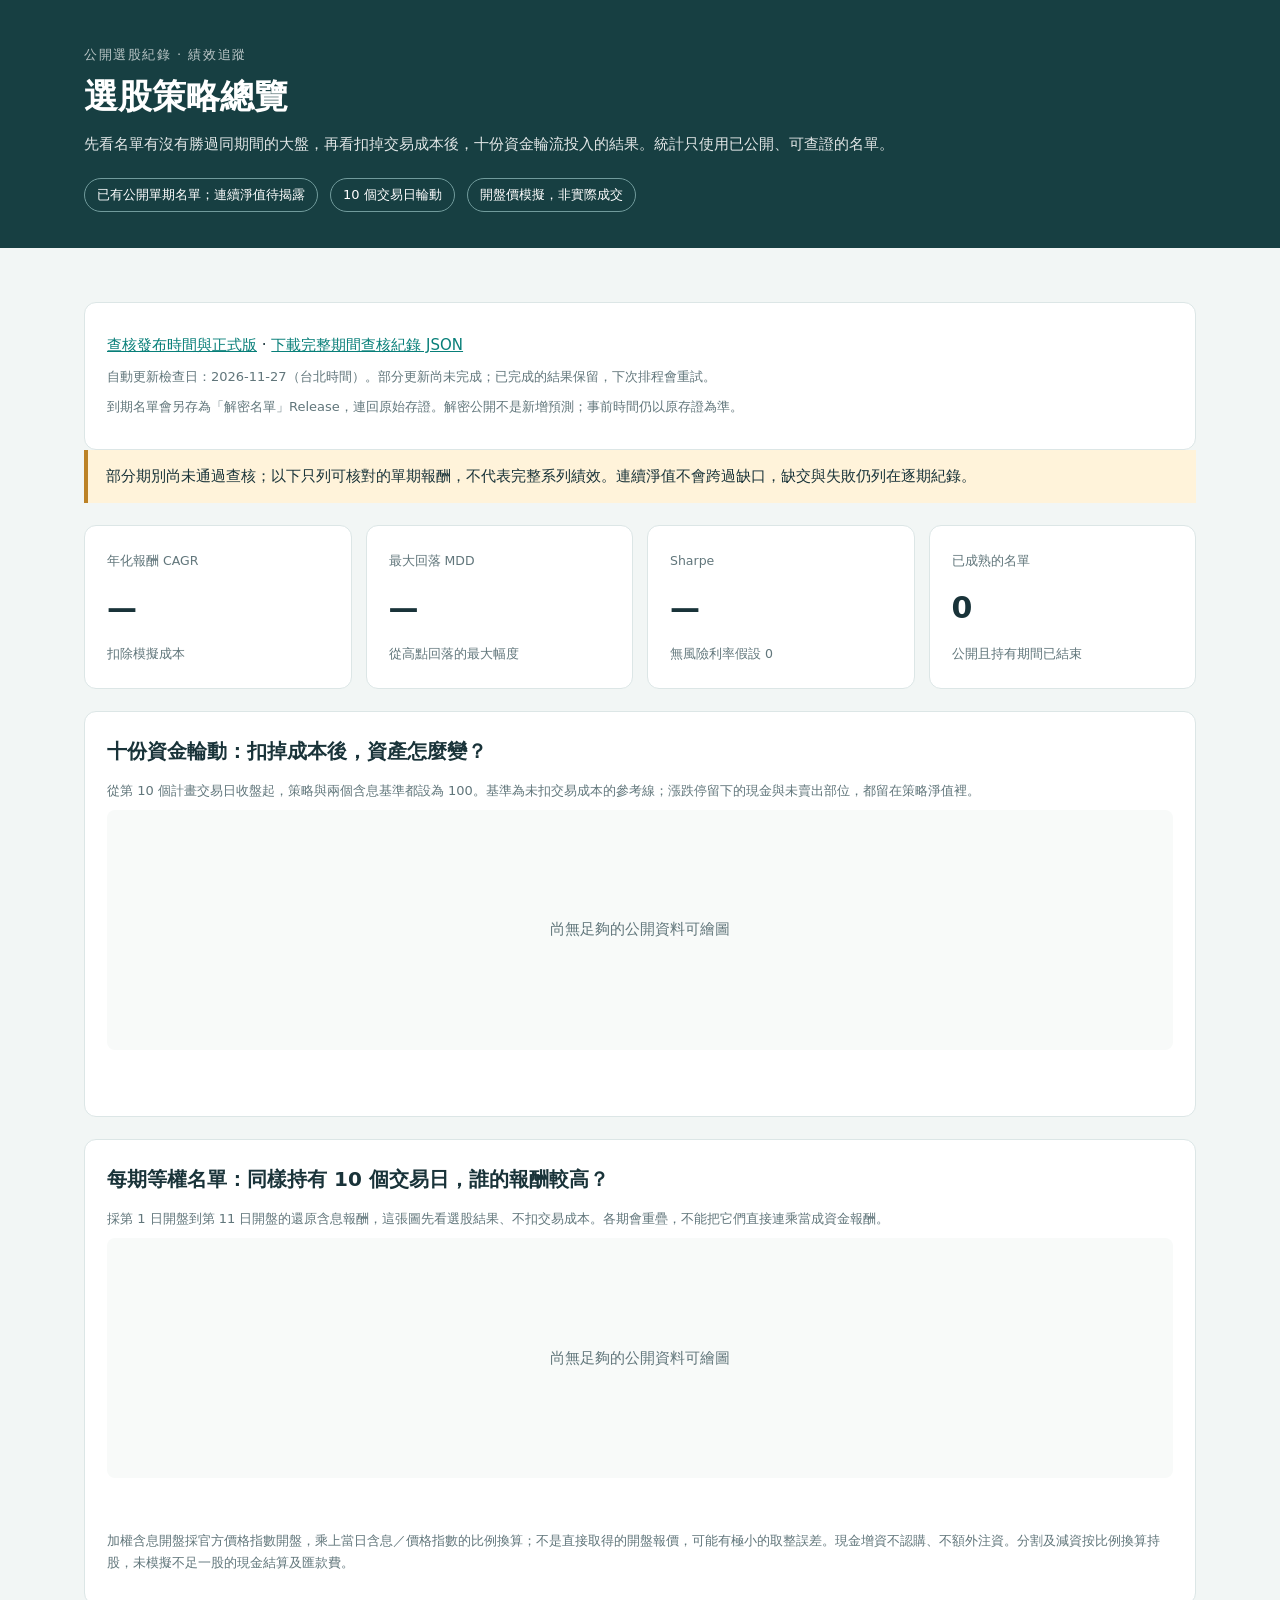
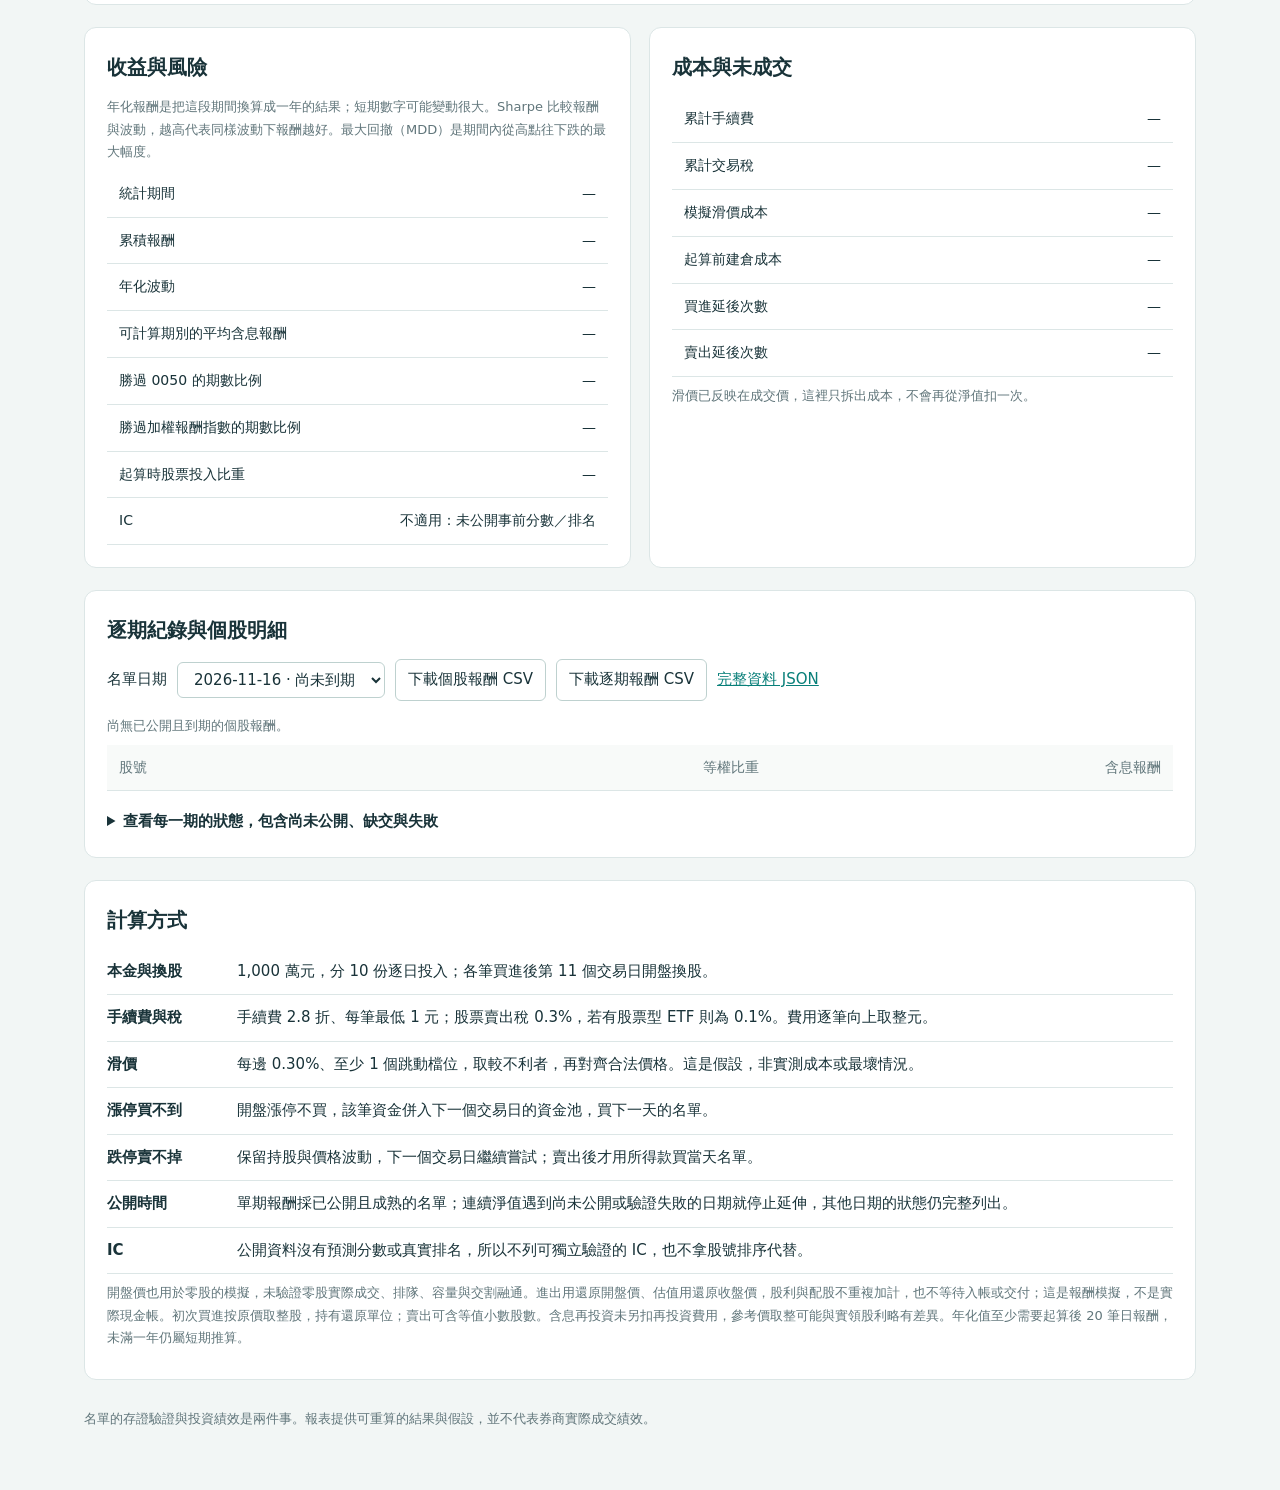
==== commit d3b166eb: "Update disclosed predictions and strategy performance" ====
--- a/docs/performance.html
+++ b/docs/performance.html
@@ -13,7 +13,7 @@
 <details><summary>查看每一期的狀態，包含尚未公開、缺交與失敗</summary><div class="table-scroll"><table><thead><tr><th>交易日</th><th>紀錄狀態</th><th>納入輪動計算</th></tr></thead><tbody id="inventory"></tbody></table></div></details></section>
 <section class="panel"><h2>計算方式</h2><div class="rule"><b>本金與換股</b>1,000 萬元，分 10 份逐日投入；各筆買進後第 11 個交易日開盤換股。</div><div class="rule"><b>手續費與稅</b>手續費 2.8 折、每筆最低 1 元；股票賣出稅 0.3%，若有股票型 ETF 則為 0.1%。費用逐筆向上取整元。</div><div class="rule"><b>滑價</b>每邊 0.30%、至少 1 個跳動檔位，取較不利者，再對齊合法價格。這是假設，非實測成本或最壞情況。</div><div class="rule"><b>漲停買不到</b>開盤漲停不買，該筆資金併入下一個交易日的資金池，買下一天的名單。</div><div class="rule"><b>跌停賣不掉</b>保留持股與價格波動，下一個交易日繼續嘗試；賣出後才用所得款買當天名單。</div><div class="rule"><b>公開時間</b>單期報酬採已公開且成熟的名單；連續淨值遇到尚未公開或驗證失敗的日期就停止延伸，其他日期的狀態仍完整列出。</div><div class="rule"><b>IC</b>公開資料沒有預測分數或真實排名，所以不列可獨立驗證的 IC，也不拿股號排序代替。</div><p class="muted">開盤價也用於零股的模擬，未驗證零股實際成交、排隊、容量與交割融通。進出用還原開盤價、估值用還原收盤價，股利與配股不重複加計，也不等待入帳或交付；這是報酬模擬，不是實際現金帳。初次買進按原價取整股，持有還原單位；賣出可含等值小數股數。含息再投資未另扣再投資費用，參考價取整可能與實領股利略有差異。年化值至少需要起算後 20 筆日報酬，未滿一年仍屬短期推算。</p></section>
 <footer>名單的存證驗證與投資績效是兩件事。報表提供可重算的結果與假設，並不代表券商實際成交績效。</footer></main>
-<script id="performance-data" type="application/json">{"schema":"stock-attest/performance-report/v1","status":"awaiting_disclosure","asof":"2026-11-26","nav_through":null,"disclosed_membership_through":null,"series_start":"2026-11-11","protocol_sha256":"44f2ec481afcb0927d478c16c4db21d901e425799bb2d4345dea2bb952ba52f7","performance_policy_sha256":"9a8514658bd251c33e601a07b498cb5b5d4668c19dd7156d54f497a2928dde19","policy":{"accounting_basis":"adjusted_prices_v1","adjustment_limitations":"economic-return approximation; ignores cash/share delivery delays and dividend reinvestment costs; not an executable cash/share ledger; reference rounding may differ from exact distributions","adjustment_method":"vendor adjusted prices, with identified subscription-only adjustment removed; same-day close factor may reconstruct missing adjusted open","annual_sessions":252,"annualized_min_returns":20,"benchmark_nav":"gross total return close-to-close, same measurement dates; no trading costs","benchmark_open":"TAIEX TR open derived from official price-index open times same-day TR-close/price-close ratio; rounded-input approximation, post-close evaluation only","benchmarks":["0050_TR","TAIEX_TR"],"capital_twd":10000000,"cash_reuse":"same_open_sale_proceeds_reusable; settlement financing and queue capacity not modelled","cash_yield":0,"cohort_return":"equal weight adjusted open entry to adjusted open tenth session after entry","commission_rate":0.00039900000000000005,"corporate_actions":"adjusted open execution and adjusted close valuation; no separate dividend cash, bonus shares or payment/delivery waiting","cost_interpretation":"Assumptions, not calibrated execution costs or worst-case bounds","etf_sell_tax":0.001,"execution":"regular_market_open_proxy_for_both_round_and_odd_lots","failed_buy":"cash to next session pool and next session list; no stale buy order","failed_sell":"retain exposure and retry next session; proceeds buy that session list","fee_rounding":"ceil_each_aggregated_order_to_twd","holding_sessions":10,"ic":"not_available_without_precommitted_scores_or_ranks","limits":"buy blocked at upper limit; sell blocked at lower limit; no future intraday high/low used","minimum_commission_twd":1,"public_gate":"verified disclosed membership only; NAV stops at first undisclosed or invalid session","quantity":"initial buy rounded down to raw whole shares; hold adjusted economic units; sell raw-equivalent fractional quantity","rights_subscription":"do_not_subscribe","risk_free_annual":0,"rounding":"buy price up and sell price down to valid tick; whole-share quantity down","scenarios":[{"id":"conservative_30","label":"偏保守模擬：0.30%／至少 1 檔","minimum_ticks":1,"slippage_bps":30}],"schema":"stock-attest/performance-policy/v2","sleeves":10,"statistics_start":"close of tenth planned session; never wait for favourable actual full investment","stock_sell_tax":0.003},"market_snapshot_sha256":"5c63b3f6723a02017871d0f4ffff45f41ae935a0a86dbf32e5efc135f8ed61e4","inventory":[{"date":"2026-11-11","status":"sealed_not_due","included_in_nav":false},{"date":"2026-11-12","status":"sealed_not_due","included_in_nav":false},{"date":"2026-11-13","status":"sealed_not_due","included_in_nav":false},{"date":"2026-11-16","status":"revealed_verified","included_in_nav":false},{"date":"2026-11-17","status":"sealed_not_due","included_in_nav":false},{"date":"2026-11-18","status":"sealed_not_due","included_in_nav":false},{"date":"2026-11-19","status":"sealed_not_due","included_in_nav":false},{"date":"2026-11-20","status":"sealed_not_due","included_in_nav":false},{"date":"2026-11-23","status":"sealed_not_due","included_in_nav":false},{"date":"2026-11-24","status":"sealed_not_due","included_in_nav":false},{"date":"2026-11-25","status":"missing","included_in_nav":false}],"cohorts":[{"entry_date":"2026-11-16","exit_date":null,"status":"not_mature","mean_return":null,"0050_TR":null,"TAIEX_TR":null,"positive_stock_fraction":null}],"stock_returns":[],"scenarios":[],"aggregate":{"mature_cohorts":0,"mean_return":null,"ic":null,"ic_reason":"公開名單沒有事前分數或排名，無法計算可獨立驗證的 IC。","0050_TR":{"paired_cohorts":0,"mean_excess_return":null,"outperformance_fraction":null},"TAIEX_TR":{"paired_cohorts":0,"mean_excess_return":null,"outperformance_fraction":null}},"execution_is_observed":false,"whole_series_has_failures":true,"limitations":["開盤價模擬；未驗證零股成交、排隊、成交量容量及交割融通。","滑價是事前固定的敏感度假設，並非實測成本或最壞情況。","第 10 個計畫交易日收盤起算主統計；未成交現金照列，不等事後實際滿倉才挑起點。","未滿一年之年化值僅為短期推算；Sharpe 使用日淨值報酬、無風險利率假設 0。","缺少加權報酬指數的開盤值時，開盤到開盤比較留空，不用收盤冒充。","加權含息開盤以官方價格指數開盤及當日指數基值比例換算，非直接取得的開盤報價，含原始小數位的取整誤差。","以還原開盤價計算進出、還原收盤價估值，股利與配股不重複加計；不等待股利入帳或配股交付。這是報酬模擬，不是可照單成交的現金帳。","初次買進按原始價格取整股；之後持有還原單位，賣出採等值股數（可含小數）。還原價含息再投資未另扣再投資費用，資料商的參考價取整也可能與實領股利有些差異。","公司行動、價格與基準的來源及完整性仍須第三方另行核對。"],"performance_policy_evidence":{"status":"pass","repo":"valueshellseeker-Frank/tw-stock-prediction","tag":"series-policy-v2","release_id":439411625,"published_at_utc":"2026-11-09T17:05:06Z","required_before_utc":"2026-11-10T08:00:00Z","asset_id":728264400,"asset_sha256":"9a8514658bd251c33e601a07b498cb5b5d4668c19dd7156d54f497a2928dde19","evidence_basis":"public GitHub HTTPS API: immutable, published_at and asset digest","attestation_signature_verified_locally":false,"historical_anonymous_download_verified":false}}</script><script>
+<script id="performance-data" type="application/json">{"schema":"stock-attest/performance-report/v1","status":"awaiting_disclosure","asof":"2026-11-27","nav_through":null,"disclosed_membership_through":null,"series_start":"2026-11-11","protocol_sha256":"44f2ec481afcb0927d478c16c4db21d901e425799bb2d4345dea2bb952ba52f7","performance_policy_sha256":"9a8514658bd251c33e601a07b498cb5b5d4668c19dd7156d54f497a2928dde19","policy":{"accounting_basis":"adjusted_prices_v1","adjustment_limitations":"economic-return approximation; ignores cash/share delivery delays and dividend reinvestment costs; not an executable cash/share ledger; reference rounding may differ from exact distributions","adjustment_method":"vendor adjusted prices, with identified subscription-only adjustment removed; same-day close factor may reconstruct missing adjusted open","annual_sessions":252,"annualized_min_returns":20,"benchmark_nav":"gross total return close-to-close, same measurement dates; no trading costs","benchmark_open":"TAIEX TR open derived from official price-index open times same-day TR-close/price-close ratio; rounded-input approximation, post-close evaluation only","benchmarks":["0050_TR","TAIEX_TR"],"capital_twd":10000000,"cash_reuse":"same_open_sale_proceeds_reusable; settlement financing and queue capacity not modelled","cash_yield":0,"cohort_return":"equal weight adjusted open entry to adjusted open tenth session after entry","commission_rate":0.00039900000000000005,"corporate_actions":"adjusted open execution and adjusted close valuation; no separate dividend cash, bonus shares or payment/delivery waiting","cost_interpretation":"Assumptions, not calibrated execution costs or worst-case bounds","etf_sell_tax":0.001,"execution":"regular_market_open_proxy_for_both_round_and_odd_lots","failed_buy":"cash to next session pool and next session list; no stale buy order","failed_sell":"retain exposure and retry next session; proceeds buy that session list","fee_rounding":"ceil_each_aggregated_order_to_twd","holding_sessions":10,"ic":"not_available_without_precommitted_scores_or_ranks","limits":"buy blocked at upper limit; sell blocked at lower limit; no future intraday high/low used","minimum_commission_twd":1,"public_gate":"verified disclosed membership only; NAV stops at first undisclosed or invalid session","quantity":"initial buy rounded down to raw whole shares; hold adjusted economic units; sell raw-equivalent fractional quantity","rights_subscription":"do_not_subscribe","risk_free_annual":0,"rounding":"buy price up and sell price down to valid tick; whole-share quantity down","scenarios":[{"id":"conservative_30","label":"偏保守模擬：0.30%／至少 1 檔","minimum_ticks":1,"slippage_bps":30}],"schema":"stock-attest/performance-policy/v2","sleeves":10,"statistics_start":"close of tenth planned session; never wait for favourable actual full investment","stock_sell_tax":0.003},"market_snapshot_sha256":"398ee305922edb0e3164242c7f2bc40f4fcb71147ed21c8c1b4ac0236cbefe01","inventory":[{"date":"2026-11-11","status":"sealed_not_due","included_in_nav":false},{"date":"2026-11-12","status":"sealed_not_due","included_in_nav":false},{"date":"2026-11-13","status":"sealed_not_due","included_in_nav":false},{"date":"2026-11-16","status":"revealed_verified","included_in_nav":false},{"date":"2026-11-17","status":"sealed_not_due","included_in_nav":false},{"date":"2026-11-18","status":"sealed_not_due","included_in_nav":false},{"date":"2026-11-19","status":"sealed_not_due","included_in_nav":false},{"date":"2026-11-20","status":"sealed_not_due","included_in_nav":false},{"date":"2026-11-23","status":"sealed_not_due","included_in_nav":false},{"date":"2026-11-24","status":"sealed_not_due","included_in_nav":false},{"date":"2026-11-25","status":"missing","included_in_nav":false},{"date":"2026-11-26","status":"sealed_not_due","included_in_nav":false}],"cohorts":[{"entry_date":"2026-11-16","exit_date":null,"status":"not_mature","mean_return":null,"0050_TR":null,"TAIEX_TR":null,"positive_stock_fraction":null}],"stock_returns":[],"scenarios":[],"aggregate":{"mature_cohorts":0,"mean_return":null,"ic":null,"ic_reason":"公開名單沒有事前分數或排名，無法計算可獨立驗證的 IC。","0050_TR":{"paired_cohorts":0,"mean_excess_return":null,"outperformance_fraction":null},"TAIEX_TR":{"paired_cohorts":0,"mean_excess_return":null,"outperformance_fraction":null}},"execution_is_observed":false,"whole_series_has_failures":true,"limitations":["開盤價模擬；未驗證零股成交、排隊、成交量容量及交割融通。","滑價是事前固定的敏感度假設，並非實測成本或最壞情況。","第 10 個計畫交易日收盤起算主統計；未成交現金照列，不等事後實際滿倉才挑起點。","未滿一年之年化值僅為短期推算；Sharpe 使用日淨值報酬、無風險利率假設 0。","缺少加權報酬指數的開盤值時，開盤到開盤比較留空，不用收盤冒充。","加權含息開盤以官方價格指數開盤及當日指數基值比例換算，非直接取得的開盤報價，含原始小數位的取整誤差。","以還原開盤價計算進出、還原收盤價估值，股利與配股不重複加計；不等待股利入帳或配股交付。這是報酬模擬，不是可照單成交的現金帳。","初次買進按原始價格取整股；之後持有還原單位，賣出採等值股數（可含小數）。還原價含息再投資未另扣再投資費用，資料商的參考價取整也可能與實領股利有些差異。","公司行動、價格與基準的來源及完整性仍須第三方另行核對。"],"performance_policy_evidence":{"status":"pass","repo":"valueshellseeker-Frank/tw-stock-prediction","tag":"series-policy-v2","release_id":439411625,"published_at_utc":"2026-11-09T17:05:06Z","required_before_utc":"2026-11-10T08:00:00Z","asset_id":728264400,"asset_sha256":"9a8514658bd251c33e601a07b498cb5b5d4668c19dd7156d54f497a2928dde19","evidence_basis":"public GitHub HTTPS API: immutable, published_at and asset digest","attestation_signature_verified_locally":false,"historical_anonymous_download_verified":false}}</script><script>
 'use strict';
 const D=JSON.parse(document.getElementById('performance-data').textContent), $=id=>document.getElementById(id), pct=x=>x==null?'—':(x*100).toFixed(2)+'%', num=x=>x==null?'—':x.toLocaleString('zh-TW',{maximumFractionDigits:2});
 const S=D.scenarios[0], M=S?.metrics||{}, rows=S?.daily||[], palette=['#087f79','#cd6c31','#5472bc'];
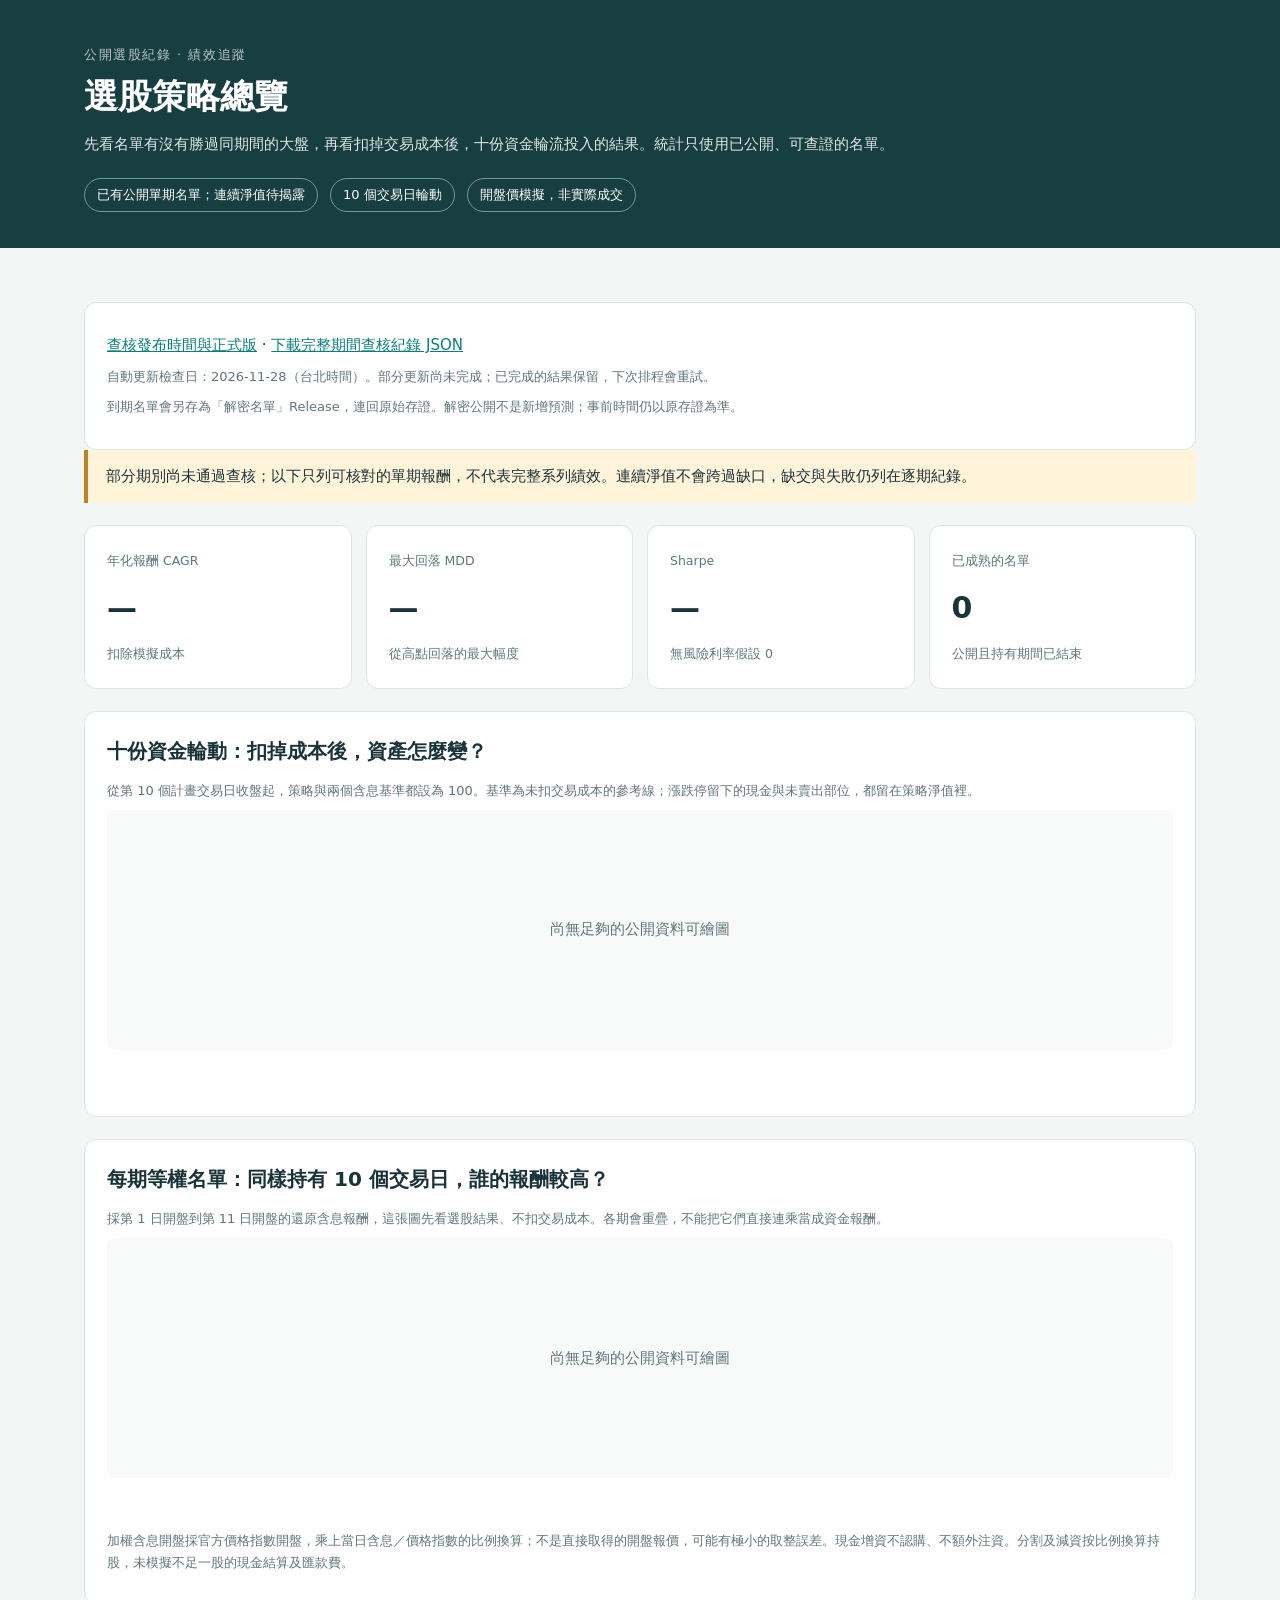
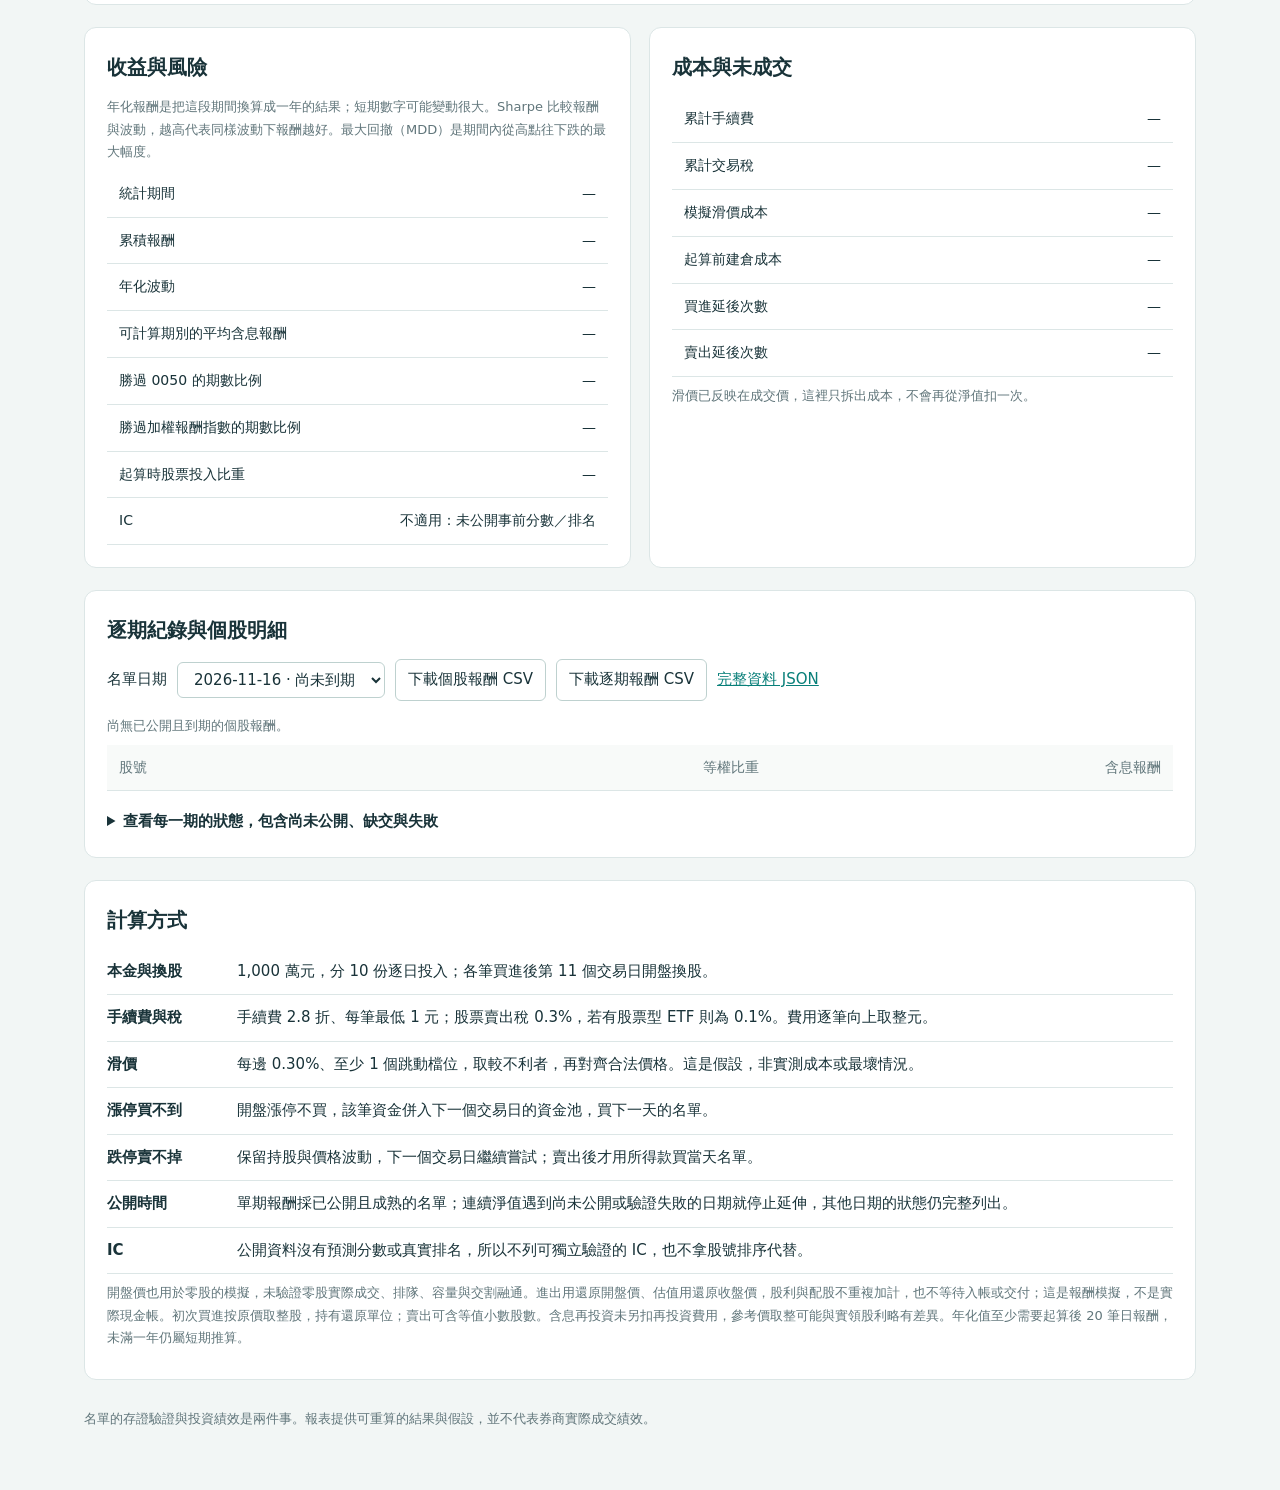
==== commit 2e2ab761: "Update disclosed predictions and strategy performance" ====
--- a/docs/performance.html
+++ b/docs/performance.html
@@ -13,7 +13,7 @@
 <details><summary>查看每一期的狀態，包含尚未公開、缺交與失敗</summary><div class="table-scroll"><table><thead><tr><th>交易日</th><th>紀錄狀態</th><th>納入輪動計算</th></tr></thead><tbody id="inventory"></tbody></table></div></details></section>
 <section class="panel"><h2>計算方式</h2><div class="rule"><b>本金與換股</b>1,000 萬元，分 10 份逐日投入；各筆買進後第 11 個交易日開盤換股。</div><div class="rule"><b>手續費與稅</b>手續費 2.8 折、每筆最低 1 元；股票賣出稅 0.3%，若有股票型 ETF 則為 0.1%。費用逐筆向上取整元。</div><div class="rule"><b>滑價</b>每邊 0.30%、至少 1 個跳動檔位，取較不利者，再對齊合法價格。這是假設，非實測成本或最壞情況。</div><div class="rule"><b>漲停買不到</b>開盤漲停不買，該筆資金併入下一個交易日的資金池，買下一天的名單。</div><div class="rule"><b>跌停賣不掉</b>保留持股與價格波動，下一個交易日繼續嘗試；賣出後才用所得款買當天名單。</div><div class="rule"><b>公開時間</b>單期報酬採已公開且成熟的名單；連續淨值遇到尚未公開或驗證失敗的日期就停止延伸，其他日期的狀態仍完整列出。</div><div class="rule"><b>IC</b>公開資料沒有預測分數或真實排名，所以不列可獨立驗證的 IC，也不拿股號排序代替。</div><p class="muted">開盤價也用於零股的模擬，未驗證零股實際成交、排隊、容量與交割融通。進出用還原開盤價、估值用還原收盤價，股利與配股不重複加計，也不等待入帳或交付；這是報酬模擬，不是實際現金帳。初次買進按原價取整股，持有還原單位；賣出可含等值小數股數。含息再投資未另扣再投資費用，參考價取整可能與實領股利略有差異。年化值至少需要起算後 20 筆日報酬，未滿一年仍屬短期推算。</p></section>
 <footer>名單的存證驗證與投資績效是兩件事。報表提供可重算的結果與假設，並不代表券商實際成交績效。</footer></main>
-<script id="performance-data" type="application/json">{"schema":"stock-attest/performance-report/v1","status":"awaiting_disclosure","asof":"2026-11-27","nav_through":null,"disclosed_membership_through":null,"series_start":"2026-11-11","protocol_sha256":"44f2ec481afcb0927d478c16c4db21d901e425799bb2d4345dea2bb952ba52f7","performance_policy_sha256":"9a8514658bd251c33e601a07b498cb5b5d4668c19dd7156d54f497a2928dde19","policy":{"accounting_basis":"adjusted_prices_v1","adjustment_limitations":"economic-return approximation; ignores cash/share delivery delays and dividend reinvestment costs; not an executable cash/share ledger; reference rounding may differ from exact distributions","adjustment_method":"vendor adjusted prices, with identified subscription-only adjustment removed; same-day close factor may reconstruct missing adjusted open","annual_sessions":252,"annualized_min_returns":20,"benchmark_nav":"gross total return close-to-close, same measurement dates; no trading costs","benchmark_open":"TAIEX TR open derived from official price-index open times same-day TR-close/price-close ratio; rounded-input approximation, post-close evaluation only","benchmarks":["0050_TR","TAIEX_TR"],"capital_twd":10000000,"cash_reuse":"same_open_sale_proceeds_reusable; settlement financing and queue capacity not modelled","cash_yield":0,"cohort_return":"equal weight adjusted open entry to adjusted open tenth session after entry","commission_rate":0.00039900000000000005,"corporate_actions":"adjusted open execution and adjusted close valuation; no separate dividend cash, bonus shares or payment/delivery waiting","cost_interpretation":"Assumptions, not calibrated execution costs or worst-case bounds","etf_sell_tax":0.001,"execution":"regular_market_open_proxy_for_both_round_and_odd_lots","failed_buy":"cash to next session pool and next session list; no stale buy order","failed_sell":"retain exposure and retry next session; proceeds buy that session list","fee_rounding":"ceil_each_aggregated_order_to_twd","holding_sessions":10,"ic":"not_available_without_precommitted_scores_or_ranks","limits":"buy blocked at upper limit; sell blocked at lower limit; no future intraday high/low used","minimum_commission_twd":1,"public_gate":"verified disclosed membership only; NAV stops at first undisclosed or invalid session","quantity":"initial buy rounded down to raw whole shares; hold adjusted economic units; sell raw-equivalent fractional quantity","rights_subscription":"do_not_subscribe","risk_free_annual":0,"rounding":"buy price up and sell price down to valid tick; whole-share quantity down","scenarios":[{"id":"conservative_30","label":"偏保守模擬：0.30%／至少 1 檔","minimum_ticks":1,"slippage_bps":30}],"schema":"stock-attest/performance-policy/v2","sleeves":10,"statistics_start":"close of tenth planned session; never wait for favourable actual full investment","stock_sell_tax":0.003},"market_snapshot_sha256":"398ee305922edb0e3164242c7f2bc40f4fcb71147ed21c8c1b4ac0236cbefe01","inventory":[{"date":"2026-11-11","status":"sealed_not_due","included_in_nav":false},{"date":"2026-11-12","status":"sealed_not_due","included_in_nav":false},{"date":"2026-11-13","status":"sealed_not_due","included_in_nav":false},{"date":"2026-11-16","status":"revealed_verified","included_in_nav":false},{"date":"2026-11-17","status":"sealed_not_due","included_in_nav":false},{"date":"2026-11-18","status":"sealed_not_due","included_in_nav":false},{"date":"2026-11-19","status":"sealed_not_due","included_in_nav":false},{"date":"2026-11-20","status":"sealed_not_due","included_in_nav":false},{"date":"2026-11-23","status":"sealed_not_due","included_in_nav":false},{"date":"2026-11-24","status":"sealed_not_due","included_in_nav":false},{"date":"2026-11-25","status":"missing","included_in_nav":false},{"date":"2026-11-26","status":"sealed_not_due","included_in_nav":false}],"cohorts":[{"entry_date":"2026-11-16","exit_date":null,"status":"not_mature","mean_return":null,"0050_TR":null,"TAIEX_TR":null,"positive_stock_fraction":null}],"stock_returns":[],"scenarios":[],"aggregate":{"mature_cohorts":0,"mean_return":null,"ic":null,"ic_reason":"公開名單沒有事前分數或排名，無法計算可獨立驗證的 IC。","0050_TR":{"paired_cohorts":0,"mean_excess_return":null,"outperformance_fraction":null},"TAIEX_TR":{"paired_cohorts":0,"mean_excess_return":null,"outperformance_fraction":null}},"execution_is_observed":false,"whole_series_has_failures":true,"limitations":["開盤價模擬；未驗證零股成交、排隊、成交量容量及交割融通。","滑價是事前固定的敏感度假設，並非實測成本或最壞情況。","第 10 個計畫交易日收盤起算主統計；未成交現金照列，不等事後實際滿倉才挑起點。","未滿一年之年化值僅為短期推算；Sharpe 使用日淨值報酬、無風險利率假設 0。","缺少加權報酬指數的開盤值時，開盤到開盤比較留空，不用收盤冒充。","加權含息開盤以官方價格指數開盤及當日指數基值比例換算，非直接取得的開盤報價，含原始小數位的取整誤差。","以還原開盤價計算進出、還原收盤價估值，股利與配股不重複加計；不等待股利入帳或配股交付。這是報酬模擬，不是可照單成交的現金帳。","初次買進按原始價格取整股；之後持有還原單位，賣出採等值股數（可含小數）。還原價含息再投資未另扣再投資費用，資料商的參考價取整也可能與實領股利有些差異。","公司行動、價格與基準的來源及完整性仍須第三方另行核對。"],"performance_policy_evidence":{"status":"pass","repo":"valueshellseeker-Frank/tw-stock-prediction","tag":"series-policy-v2","release_id":439411625,"published_at_utc":"2026-11-09T17:05:06Z","required_before_utc":"2026-11-10T08:00:00Z","asset_id":728264400,"asset_sha256":"9a8514658bd251c33e601a07b498cb5b5d4668c19dd7156d54f497a2928dde19","evidence_basis":"public GitHub HTTPS API: immutable, published_at and asset digest","attestation_signature_verified_locally":false,"historical_anonymous_download_verified":false}}</script><script>
+<script id="performance-data" type="application/json">{"schema":"stock-attest/performance-report/v1","status":"awaiting_disclosure","asof":"2026-11-28","nav_through":null,"disclosed_membership_through":null,"series_start":"2026-11-11","protocol_sha256":"44f2ec481afcb0927d478c16c4db21d901e425799bb2d4345dea2bb952ba52f7","performance_policy_sha256":"9a8514658bd251c33e601a07b498cb5b5d4668c19dd7156d54f497a2928dde19","policy":{"accounting_basis":"adjusted_prices_v1","adjustment_limitations":"economic-return approximation; ignores cash/share delivery delays and dividend reinvestment costs; not an executable cash/share ledger; reference rounding may differ from exact distributions","adjustment_method":"vendor adjusted prices, with identified subscription-only adjustment removed; same-day close factor may reconstruct missing adjusted open","annual_sessions":252,"annualized_min_returns":20,"benchmark_nav":"gross total return close-to-close, same measurement dates; no trading costs","benchmark_open":"TAIEX TR open derived from official price-index open times same-day TR-close/price-close ratio; rounded-input approximation, post-close evaluation only","benchmarks":["0050_TR","TAIEX_TR"],"capital_twd":10000000,"cash_reuse":"same_open_sale_proceeds_reusable; settlement financing and queue capacity not modelled","cash_yield":0,"cohort_return":"equal weight adjusted open entry to adjusted open tenth session after entry","commission_rate":0.00039900000000000005,"corporate_actions":"adjusted open execution and adjusted close valuation; no separate dividend cash, bonus shares or payment/delivery waiting","cost_interpretation":"Assumptions, not calibrated execution costs or worst-case bounds","etf_sell_tax":0.001,"execution":"regular_market_open_proxy_for_both_round_and_odd_lots","failed_buy":"cash to next session pool and next session list; no stale buy order","failed_sell":"retain exposure and retry next session; proceeds buy that session list","fee_rounding":"ceil_each_aggregated_order_to_twd","holding_sessions":10,"ic":"not_available_without_precommitted_scores_or_ranks","limits":"buy blocked at upper limit; sell blocked at lower limit; no future intraday high/low used","minimum_commission_twd":1,"public_gate":"verified disclosed membership only; NAV stops at first undisclosed or invalid session","quantity":"initial buy rounded down to raw whole shares; hold adjusted economic units; sell raw-equivalent fractional quantity","rights_subscription":"do_not_subscribe","risk_free_annual":0,"rounding":"buy price up and sell price down to valid tick; whole-share quantity down","scenarios":[{"id":"conservative_30","label":"偏保守模擬：0.30%／至少 1 檔","minimum_ticks":1,"slippage_bps":30}],"schema":"stock-attest/performance-policy/v2","sleeves":10,"statistics_start":"close of tenth planned session; never wait for favourable actual full investment","stock_sell_tax":0.003},"market_snapshot_sha256":"d664469822eaee880dc5c3acb28245dc800729318bc778f6cc955378664c748c","inventory":[{"date":"2026-11-11","status":"sealed_not_due","included_in_nav":false},{"date":"2026-11-12","status":"sealed_not_due","included_in_nav":false},{"date":"2026-11-13","status":"sealed_not_due","included_in_nav":false},{"date":"2026-11-16","status":"revealed_verified","included_in_nav":false},{"date":"2026-11-17","status":"sealed_not_due","included_in_nav":false},{"date":"2026-11-18","status":"sealed_not_due","included_in_nav":false},{"date":"2026-11-19","status":"sealed_not_due","included_in_nav":false},{"date":"2026-11-20","status":"sealed_not_due","included_in_nav":false},{"date":"2026-11-23","status":"sealed_not_due","included_in_nav":false},{"date":"2026-11-24","status":"sealed_not_due","included_in_nav":false},{"date":"2026-11-25","status":"missing","included_in_nav":false},{"date":"2026-11-26","status":"sealed_not_due","included_in_nav":false},{"date":"2026-11-27","status":"sealed_not_due","included_in_nav":false}],"cohorts":[{"entry_date":"2026-11-16","exit_date":null,"status":"not_mature","mean_return":null,"0050_TR":null,"TAIEX_TR":null,"positive_stock_fraction":null}],"stock_returns":[],"scenarios":[],"aggregate":{"mature_cohorts":0,"mean_return":null,"ic":null,"ic_reason":"公開名單沒有事前分數或排名，無法計算可獨立驗證的 IC。","0050_TR":{"paired_cohorts":0,"mean_excess_return":null,"outperformance_fraction":null},"TAIEX_TR":{"paired_cohorts":0,"mean_excess_return":null,"outperformance_fraction":null}},"execution_is_observed":false,"whole_series_has_failures":true,"limitations":["開盤價模擬；未驗證零股成交、排隊、成交量容量及交割融通。","滑價是事前固定的敏感度假設，並非實測成本或最壞情況。","第 10 個計畫交易日收盤起算主統計；未成交現金照列，不等事後實際滿倉才挑起點。","未滿一年之年化值僅為短期推算；Sharpe 使用日淨值報酬、無風險利率假設 0。","缺少加權報酬指數的開盤值時，開盤到開盤比較留空，不用收盤冒充。","加權含息開盤以官方價格指數開盤及當日指數基值比例換算，非直接取得的開盤報價，含原始小數位的取整誤差。","以還原開盤價計算進出、還原收盤價估值，股利與配股不重複加計；不等待股利入帳或配股交付。這是報酬模擬，不是可照單成交的現金帳。","初次買進按原始價格取整股；之後持有還原單位，賣出採等值股數（可含小數）。還原價含息再投資未另扣再投資費用，資料商的參考價取整也可能與實領股利有些差異。","公司行動、價格與基準的來源及完整性仍須第三方另行核對。"],"performance_policy_evidence":{"status":"pass","repo":"valueshellseeker-Frank/tw-stock-prediction","tag":"series-policy-v2","release_id":439411625,"published_at_utc":"2026-11-09T17:05:06Z","required_before_utc":"2026-11-10T08:00:00Z","asset_id":728264400,"asset_sha256":"9a8514658bd251c33e601a07b498cb5b5d4668c19dd7156d54f497a2928dde19","evidence_basis":"public GitHub HTTPS API: immutable, published_at and asset digest","attestation_signature_verified_locally":false,"historical_anonymous_download_verified":false}}</script><script>
 'use strict';
 const D=JSON.parse(document.getElementById('performance-data').textContent), $=id=>document.getElementById(id), pct=x=>x==null?'—':(x*100).toFixed(2)+'%', num=x=>x==null?'—':x.toLocaleString('zh-TW',{maximumFractionDigits:2});
 const S=D.scenarios[0], M=S?.metrics||{}, rows=S?.daily||[], palette=['#087f79','#cd6c31','#5472bc'];
